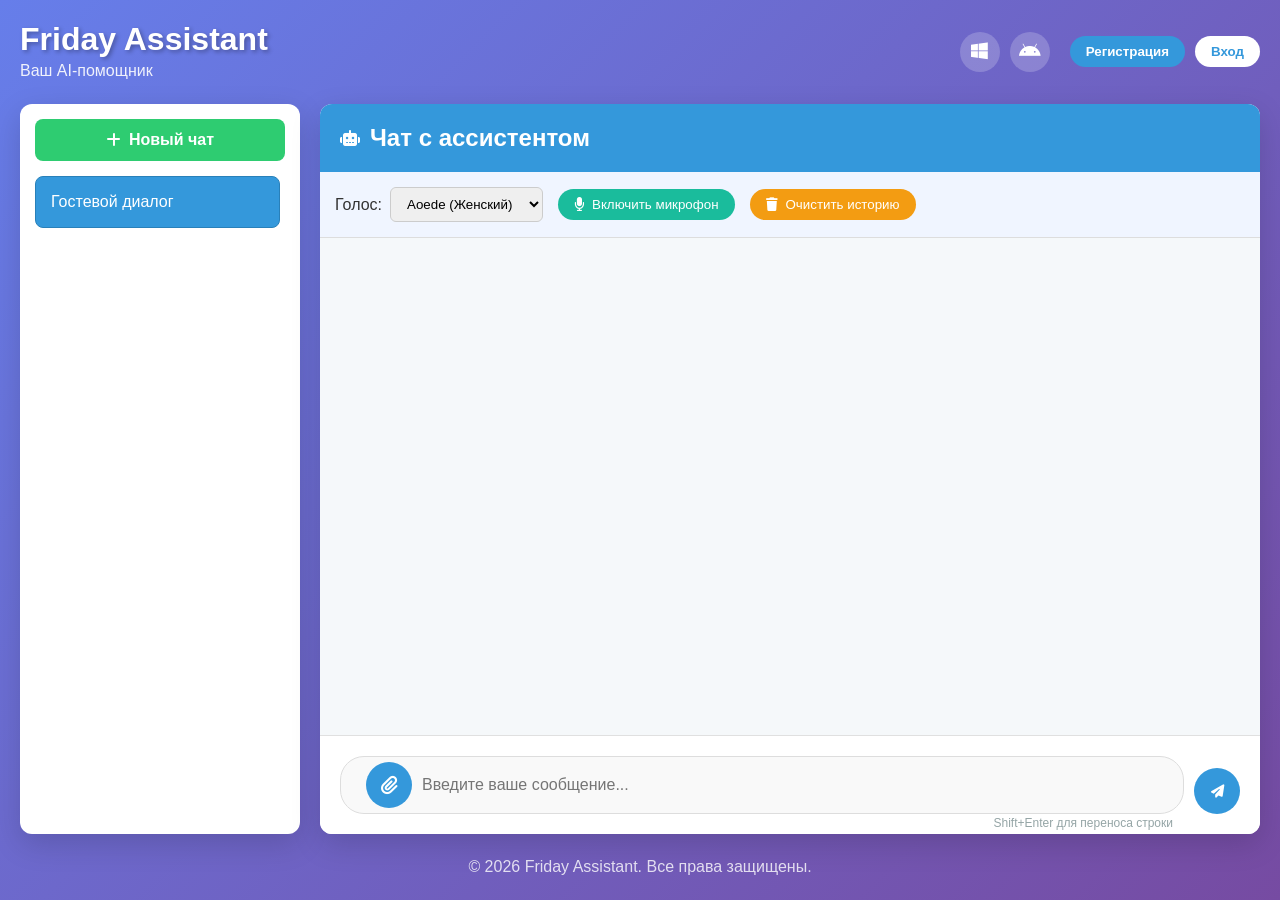
==== index.html @ e7b25345 "new front" ====
<!DOCTYPE html>
<html lang="ru">
<head>
    <meta charset="UTF-8">
    <meta name="viewport" content="width=device-width, initial-scale=1.0">
    
    <title>Friday Assistant - Ваш персональный ИИ-помощник</title>
    <meta name="description" content="Friday Assistant — персональный AI-помощник на базе Gemini для управления компьютером и телефоном с помощью голосовых команд.">
    <meta name="keywords" content="ИИ помощник, голосовой ассистент, управление ПК голосом, Gemini AI, Jarvis, Джарвис, Пятница">
    <meta name="theme-color" content="#6A3D8B">
    
    <link rel="icon" type="image/x-icon" href="images/f.png">
    <link rel="apple-touch-icon" href="images/f.png">
    <link rel="stylesheet" href="https://cdnjs.cloudflare.com/ajax/libs/font-awesome/6.4.0/css/all.min.css">
    <link rel="stylesheet" href="style.css">
</head>
<body>
    <div class="container">
        <header>
            <div class="header-left">
                <button class="menu-toggle" onclick="document.getElementById('sidebar').classList.toggle('open')">
                    <i class="fas fa-bars"></i>
                </button>
                <div class="logo">
                    <h1>Friday Assistant</h1>
                    <p class="tagline">Ваш AI-помощник</p>
                </div>
            </div>
            <div class="header-right">
                <div class="header-downloads">
                    <a href="/download-windows" class="dl-icon" title="Скачать для Windows"><i class="fab fa-windows"></i></a>
                    <a href="/download-android" class="dl-icon" title="Скачать для Android"><i class="fab fa-android"></i></a>
                </div>
                <div class="auth-buttons">
                    <button class="auth-btn register-btn">Регистрация</button>
                    <button class="auth-btn login-btn">Вход</button>
                </div>
            </div>
        </header>

        <div class="app-layout">
            <!-- Боковая панель с диалогами -->
            <aside class="sidebar card" id="sidebar">
                <button class="new-chat-btn" id="newChatBtn">
                    <i class="fas fa-plus"></i> Новый чат
                </button>
                <div class="dialog-list" id="dialogList">
                    <!-- Заглушка, позже скрипт будет грузить сюда чаты из БД -->
                    <div class="dialog-item active" data-id="local">Гостевой диалог</div>
                </div>
            </aside>

            <!-- Основная область чата -->
            <main class="card chat-section">
                <div class="chat-header">
                    <i class="fas fa-robot"></i>
                    <h2>Чат с ассистентом</h2>
                </div>
                
                <div class="chat-controls">
                    <div class="control-group">
                        <label for="voice-type">Голос:</label>
                        <select id="voice-type">
                            <option value="Aoede" selected>Aoede (Женский)</option>
                            <option value="Puck">Puck (Мужской)</option>
                            <option value="Kore">Kore (Строгий)</option>
                            <option value="Charon">Charon (Эксперт)</option>
                        </select>
                    </div>
                    <button id="microphone-btn" class="microphone-btn">
                        <i class="fas fa-microphone"></i>
                        <span>Включить микрофон</span>
                    </button>
                    <button id="clear-history" class="microphone-btn" style="background: var(--warning);">
                        <i class="fas fa-trash"></i>
                        <span>Очистить историю</span>
                    </button>
                </div>
                
                <div class="chat-messages" id="chatMessages">
                </div>
                
                <div class="chat-input">
                    <div class="chat-input-wrapper">
                        <div class="file-input-wrapper">
                            <input type="file" id="file-upload" accept=".png,.jpg,.jpeg">
                            <button class="attach-btn" title="Прикрепить файл">
                                <i class="fas fa-paperclip"></i>
                            </button>
                        </div>
                        <textarea id="messageInput" placeholder="Введите ваше сообщение..." rows="1"></textarea>
                        <span class="hint">Shift+Enter для переноса строки</span>
                    </div>
                    <div class="image-preview-container" id="imagePreviewContainer" style="display: none;"></div>
                    <button id="sendMessage">
                        <i class="fas fa-paper-plane"></i>
                    </button>
                </div>
            </main>
        </div>

        <footer>
            <p>© 2026 Friday Assistant. Все права защищены.</p>
        </footer>
    </div>

    <div class="notification" id="notification">
        <i class="fas fa-check-circle"></i>
        <span id="notification-text"></span>
    </div>
    
    <!-- Модальные окна -->
    <div id="registerModal" class="modal">
      <div class="modal-content">
        <div class="modal-header"><h2>Регистрация</h2><span class="modal-close">&times;</span></div>
        <form id="registerForm">
          <div class="form-group"><label for="regEmail">Email:</label><input type="email" id="regEmail" required></div>
          <div class="form-group"><label for="regLogin">Логин:</label><input type="text" id="regLogin" required></div>
          <div class="form-group"><label for="regPassword">Пароль:</label><input type="password" id="regPassword" required></div>
          <div class="form-group"><label for="regPasswordConfirm">Подтвердите пароль:</label><input type="password" id="regPasswordConfirm" required></div>
          <button type="submit" class="modal-btn">Зарегистрироваться</button>
          <div id="registerResponse" class="response-message"></div>
        </form>
      </div>
    </div>

    <div id="loginModal" class="modal">
      <div class="modal-content">
        <div class="modal-header"><h2>Вход</h2><span class="modal-close">&times;</span></div>
        <form id="loginForm">
          <div class="form-group"><label for="loginEmail">Email или логин:</label><input type="text" id="loginEmail" required></div>
          <div class="form-group"><label for="loginPassword">Пароль:</label><input type="password" id="loginPassword" required></div>
          <button type="submit" class="modal-btn">Войти</button>
          <div class="recovery-link"><a href="#" id="forgotPassword">Забыли пароль?</a></div>
          <div id="loginResponse" class="response-message"></div>
        </form>
      </div>
    </div>
        
    <div id="recoveryModal" class="modal">
      <div class="modal-content">
        <div class="modal-header"><h2>Восстановление пароля</h2><span class="recovery-close">&times;</span></div>
        <form id="recoveryForm">
          <div class="form-group"><label for="recoveryEmail">Email:</label><input type="email" id="recoveryEmail" required></div>
          <button type="submit" class="modal-btn">Восстановить пароль</button>
          <div id="recoveryResponse" class="response-message"></div>
        </form>
      </div>
    </div>

    <script src="script.js"></script>
</body>
</html>
---- style.css ----
:root {
    --primary: #3498db;
    --primary-dark: #2980b9;
    --secondary: #2c3e50;
    --light: #ecf0f1;
    --dark: #34495e;
    --success: #2ecc71;
    --danger: #e74c3c;
    --warning: #f39c12;
    --info: #1abc9c;
    --gray: #95a5a6;
    --light-gray: #bdc3c7;
    --chat-user: #3498db;
    --chat-bot: #e3f2fd;
}

* { margin: 0; padding: 0; box-sizing: border-box; }
body { font-family: 'Segoe UI', Tahoma, Geneva, Verdana, sans-serif; line-height: 1.6; background: linear-gradient(135deg, #667eea 0%, #764ba2 100%); color: #333; min-height: 100vh; }

.container { 
    max-width: 1400px; 
    margin: 0 auto; 
    display: flex; 
    flex-direction: column; 
    height: 100vh; 
    padding: 20px; 
}

/* --- HEADER --- */
header { 
    display: flex; 
    justify-content: space-between; 
    align-items: center; 
    margin-bottom: 20px; 
    color: white; 
}
.header-left { display: flex; align-items: center; gap: 15px; }
.logo h1 { font-size: 2rem; margin-bottom: 0; text-shadow: 2px 2px 4px rgba(0, 0, 0, 0.3); line-height: 1.2; }
.logo .tagline { font-size: 1rem; opacity: 0.9; }

.menu-toggle { display: none; background: none; border: none; color: white; font-size: 1.8rem; cursor: pointer; }

.header-right { display: flex; align-items: center; gap: 20px; }
.header-downloads { display: flex; gap: 10px; }
.dl-icon { 
    display: flex; align-items: center; justify-content: center; width: 40px; height: 40px; 
    border-radius: 50%; color: white; text-decoration: none; font-size: 1.2rem;
    transition: all 0.3s; background: rgba(255, 255, 255, 0.2); 
}
.dl-icon:hover { background: rgba(255, 255, 255, 0.4); transform: translateY(-2px); }

.auth-buttons { display: flex; gap: 10px; align-items: center; }
.auth-btn { padding: 8px 16px; border-radius: 20px; border: none; font-weight: 600; cursor: pointer; transition: all 0.3s ease; white-space: nowrap; }
.login-btn { background: white; color: var(--primary); }
.login-btn:hover { background: #f0f0f0; }
.register-btn { background: var(--primary); color: white; }
.register-btn:hover { background: var(--primary-dark); }
.user-info { display: flex; align-items: center; gap: 10px; }
.user-login { font-weight: bold; font-size: 1.1rem; }

/* --- ОСНОВНАЯ ВЕРСТКА --- */
.app-layout {
    display: flex;
    flex: 1;
    gap: 20px;
    min-height: 0; /* Важно для прокрутки чата */
    margin-bottom: 20px;
    position: relative;
}

.card { background: white; border-radius: 12px; box-shadow: 0 10px 30px rgba(0, 0, 0, 0.15); overflow: hidden; }

/* --- SIDEBAR --- */
.sidebar { 
    width: 280px; 
    display: flex; 
    flex-direction: column; 
    padding: 15px; 
    flex-shrink: 0;
}
.new-chat-btn { 
    width: 100%; padding: 12px; background: var(--success); color: white; border: none; 
    border-radius: 8px; font-weight: bold; font-size: 1rem; cursor: pointer; 
    display: flex; align-items: center; justify-content: center; gap: 8px; transition: background 0.3s; 
}
.new-chat-btn:hover { background: #27ae60; }

.dialog-list { 
    margin-top: 15px; flex: 1; overflow-y: auto; display: flex; flex-direction: column; gap: 8px; 
    padding-right: 5px; /* Для скроллбара */
}
.dialog-list::-webkit-scrollbar { width: 5px; }
.dialog-list::-webkit-scrollbar-thumb { background: #ccc; border-radius: 10px; }

.dialog-item { 
    padding: 12px 15px; border-radius: 8px; cursor: pointer; transition: all 0.2s; 
    white-space: nowrap; overflow: hidden; text-overflow: ellipsis; font-weight: 500;
    color: var(--secondary); background: #f8f9fa; border: 1px solid transparent;
}
.dialog-item:hover { background: #f0f5ff; border-color: #d0e1ff; }
.dialog-item.active { background: var(--primary); color: white; border-color: var(--primary-dark); }

/* --- CHAT SECTION --- */
.chat-section { display: flex; flex-direction: column; flex: 1; min-width: 0; }
.chat-header { padding: 15px 20px; background: var(--primary); color: white; display: flex; align-items: center; gap: 10px; }
.chat-controls { display: flex; padding: 15px; background: #f0f5ff; border-bottom: 1px solid #ddd; flex-wrap: wrap; gap: 15px; align-items: center; }
.control-group { display: flex; align-items: center; gap: 8px; }
.control-group label { font-weight: 500; white-space: nowrap; }
select, input[type="text"] { padding: 8px 12px; border-radius: 6px; border: 1px solid #ccc; font-family: inherit; }

.microphone-btn { padding: 8px 16px; background: var(--info); color: white; border: none; border-radius: 20px; cursor: pointer; display: flex; align-items: center; gap: 8px; transition: background 0.3s; }
.microphone-btn:hover { background: #17a98c; }
.microphone-btn.active { background: var(--danger); }

.chat-messages { flex: 1; padding: 20px; overflow-y: auto; background: #f5f8fa; display: flex; flex-direction: column; gap: 15px; }
.message { max-width: 80%; padding: 12px 16px; border-radius: 18px; line-height: 1.4; position: relative; animation: fadeIn 0.3s ease; word-break: break-word; }
@keyframes fadeIn { from { opacity: 0; transform: translateY(10px); } to { opacity: 1; transform: translateY(0); } }
.user-message { align-self: flex-end; background: var(--chat-user); color: white; border-bottom-right-radius: 4px; }
.bot-message { align-self: flex-start; background: var(--chat-bot); color: #333; border-bottom-left-radius: 4px; }
.message-time { font-size: 0.7rem; opacity: 0.7; margin-top: 5px; text-align: right; }

.message-actions { display: none; position: absolute; bottom: -15px; right: 10px; background: white; border-radius: 12px; box-shadow: 0 2px 5px rgba(0,0,0,0.2); padding: 2px 5px; z-index: 10; gap: 5px; }
.message:hover .message-actions { display: flex; }
.message-actions button { background: none; border: none; cursor: pointer; font-size: 0.85rem; padding: 4px; color: #555; transition: color 0.2s; }
.message-actions button:hover { color: var(--primary); }
.user-message .message-actions { left: 10px; right: auto; }

.chat-input { display: flex; padding: 20px; background: white; border-top: 1px solid #e0e0e0; align-items: flex-end; }
.chat-input-wrapper { flex: 1; position: relative; display: flex; align-items: center; background: #f9f9f9; border-radius: 24px; border: 1px solid #ddd; padding: 5px 15px; min-height: 46px; }
.chat-input textarea { flex: 1; border: none; outline: none; font-size: 1rem; resize: none; background: transparent; max-height: 120px; padding: 8px 0; font-family: inherit; }
.file-input-wrapper { position: relative; margin-right: 10px; }
.file-input-wrapper input[type="file"] { position: absolute; left: 0; top: 0; opacity: 0; width: 100%; height: 100%; cursor: pointer; }
.attach-btn { background: none; border: none; color: var(--gray); font-size: 1.2rem; cursor: pointer; padding: 8px; border-radius: 50%; transition: all 0.3s; }
.attach-btn:hover { color: var(--primary); background: #f0f0f0; }
.chat-input button { margin-left: 10px; width: 46px; height: 46px; border-radius: 50%; border: none; background: var(--primary); color: white; cursor: pointer; transition: background 0.3s; display: flex; align-items: center; justify-content: center; flex-shrink: 0; }
.chat-input button:hover { background: var(--primary-dark); }
.hint { position: absolute; bottom: -20px; right: 10px; font-size: 0.75rem; color: var(--gray); }

/* --- УВЕДОМЛЕНИЯ И МОДАЛКИ --- */
.notification { position: fixed; top: 20px; right: 20px; padding: 15px 20px; border-radius: 8px; color: white; font-weight: 500; z-index: 1000; max-width: 350px; box-shadow: 0 4px 12px rgba(0, 0, 0, 0.15); display: flex; align-items: center; gap: 10px; transform: translateX(100%); opacity: 0; transition: all 0.3s ease; }
.notification.show { transform: translateX(0); opacity: 1; }
.notification.success { background: var(--success); }
.notification.error { background: var(--danger); }
.notification.info { background: var(--info); }

footer { grid-column: 1 / -1; text-align: center; color: white; opacity: 0.8; }

.modal { display: none; position: fixed; z-index: 1000; left: 0; top: 0; width: 100%; height: 100%; background-color: rgba(0, 0, 0, 0.7); align-items: center; justify-content: center; }
.modal-content { background-color: white; border-radius: 12px; width: 100%; max-width: 400px; box-shadow: 0 5px 15px rgba(0, 0, 0, 0.3); overflow: hidden; }
.modal-header { background: var(--primary); color: white; padding: 15px 20px; display: flex; justify-content: space-between; align-items: center; }
.modal-header h2 { margin: 0; font-size: 1.5rem; }
.modal-close, .recovery-close { font-size: 1.8rem; cursor: pointer; transition: all 0.3s; }
.modal-close:hover, .recovery-close:hover { color: var(--light-gray); }

#registerForm, #loginForm, #recoveryForm{ padding: 20px; }
.recovery-link { text-align: center; margin-top: 15px; }
.recovery-link a { color: #007bff; text-decoration: none; font-size: 14px; }
.form-group { margin-bottom: 15px; }
.form-group label { display: block; margin-bottom: 5px; font-weight: 500; color: var(--secondary); }
.form-group input { width: 100%; padding: 10px; border: 1px solid #ddd; border-radius: 6px; font-size: 1rem; }
.form-group input:focus { outline: none; border-color: var(--primary); }
.modal-btn { width: 100%; padding: 12px; background: var(--primary); color: white; border: none; border-radius: 6px; font-size: 1rem; font-weight: 600; cursor: pointer; transition: background 0.3s; }
.modal-btn:hover { background: var(--primary-dark); }
.response-message { margin-top: 15px; padding: 10px; border-radius: 6px; text-align: center; display: none; }
.response-message.success { background: #d4edda; color: #155724; display: block; }
.response-message.error { background: #f8d7da; color: #721c24; display: block; }

.image-preview-container { margin-top: 10px; position: relative; display: inline-block; }
.image-preview { max-width: 75px; max-height: 75px; border-radius: 8px; border: 1px solid #ddd; }
.remove-image { position: absolute; top: -8px; right: -8px; background: var(--danger); color: white; border: none; border-radius: 50%; max-width: 24px; max-height: 24px; font-size: 14px; cursor: pointer; display: flex; align-items: center; justify-content: center; }

/* АДАПТИВНОСТЬ */
@media (max-width: 900px) {
    header { flex-wrap: wrap; gap: 15px; }
    .header-right { width: 100%; justify-content: space-between; }
}

@media (max-width: 750px) {
    .menu-toggle { display: block; }
    .header-right { justify-content: flex-end; }
    
    .sidebar { 
        position: absolute; 
        left: -320px; /* Спрятана за экраном */
        top: 0; 
        height: 100%; 
        z-index: 100; 
        transition: left 0.3s ease; 
        box-shadow: 5px 0 15px rgba(0,0,0,0.2);
    }
    .sidebar.open { left: 0; }
    
    .chat-controls { flex-direction: column; align-items: stretch; }
    .control-group { flex-direction: column; align-items: flex-start; }
}

@media (max-width: 500px) {
    .modal-content { width: 95%; margin: 10px; }
    .auth-btn { padding: 8px 12px; font-size: 0.9rem; }
    .logo h1 { font-size: 1.5rem; }
    .dl-icon { width: 32px; height: 32px; font-size: 1rem; }
}
@media (max-width: 410px) {
    .chat-input { padding: 10px; }
    .chat-input-wrapper { min-height: 36px; padding: 3px 10px; }
    .attach-btn { font-size: 1rem; padding: 6px; margin-right: 5px; }
    .chat-input button { width: 36px; height: 36px; margin-left: 5px; }
    .chat-input textarea { font-size: 0.9rem; padding: 6px 0; }
    .hint { font-size: 0.65rem; bottom: -18px; }
}
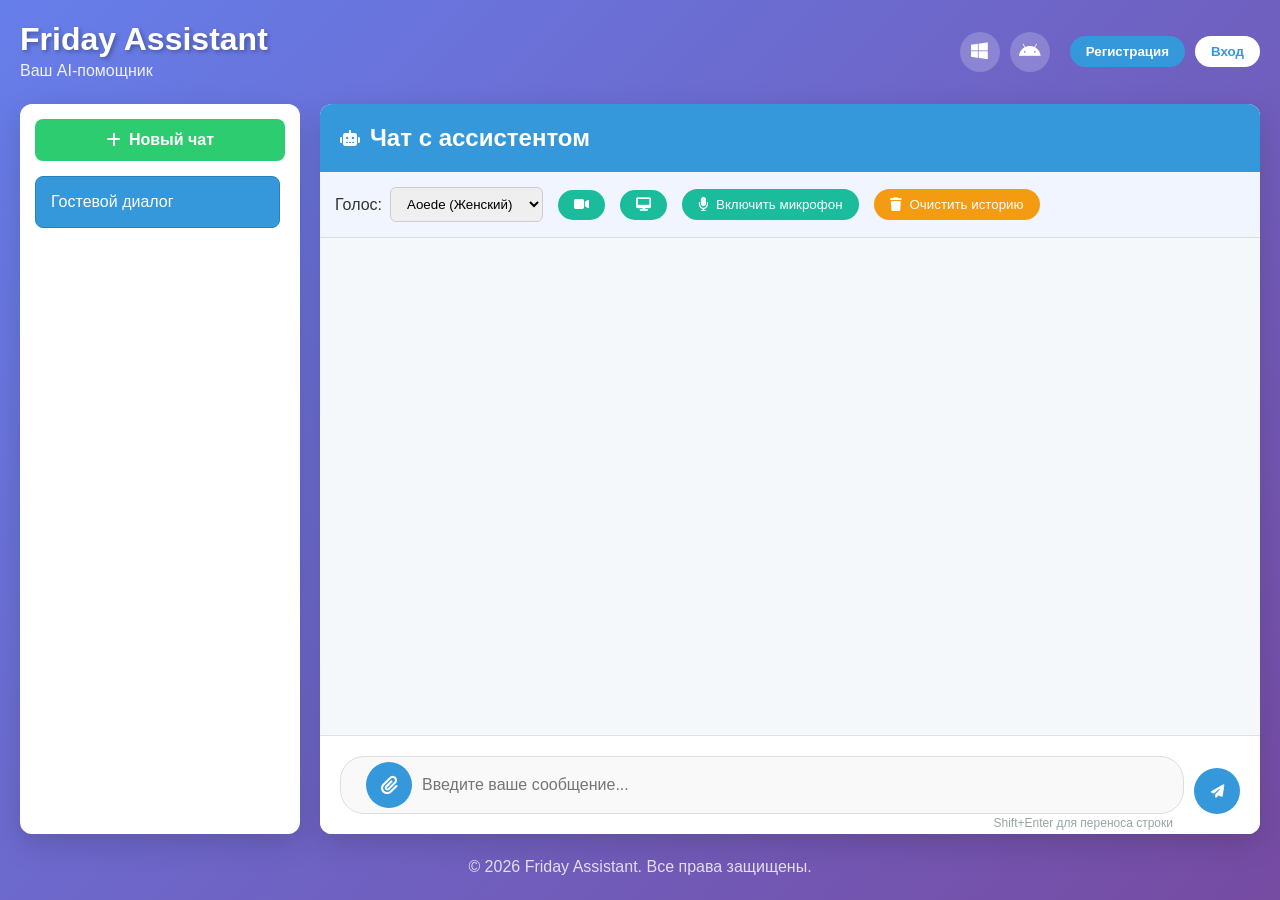
==== commit 76b0d3f9: "new hist and video" ====
--- a/index.html
+++ b/index.html
@@ -39,18 +39,15 @@
         </header>
 
         <div class="app-layout">
-            <!-- Боковая панель с диалогами -->
             <aside class="sidebar card" id="sidebar">
                 <button class="new-chat-btn" id="newChatBtn">
                     <i class="fas fa-plus"></i> Новый чат
                 </button>
                 <div class="dialog-list" id="dialogList">
-                    <!-- Заглушка, позже скрипт будет грузить сюда чаты из БД -->
                     <div class="dialog-item active" data-id="local">Гостевой диалог</div>
                 </div>
             </aside>
 
-            <!-- Основная область чата -->
             <main class="card chat-section">
                 <div class="chat-header">
                     <i class="fas fa-robot"></i>
@@ -67,6 +64,13 @@
                             <option value="Charon">Charon (Эксперт)</option>
                         </select>
                     </div>
+                    <!-- Новые кнопки для видео -->
+                    <button id="camera-btn" class="microphone-btn" title="Трансляция камеры">
+                        <i class="fas fa-video"></i>
+                    </button>
+                    <button id="screen-btn" class="microphone-btn" title="Трансляция экрана">
+                        <i class="fas fa-desktop"></i>
+                    </button>
                     <button id="microphone-btn" class="microphone-btn">
                         <i class="fas fa-microphone"></i>
                         <span>Включить микрофон</span>
@@ -104,12 +108,15 @@
         </footer>
     </div>
 
+    <!-- Скрытые элементы для захвата видео -->
+    <video id="hidden-video" style="display:none;" autoplay playsinline muted></video>
+    <canvas id="hidden-canvas" style="display:none;"></canvas>
+
     <div class="notification" id="notification">
         <i class="fas fa-check-circle"></i>
         <span id="notification-text"></span>
     </div>
     
-    <!-- Модальные окна -->
     <div id="registerModal" class="modal">
       <div class="modal-content">
         <div class="modal-header"><h2>Регистрация</h2><span class="modal-close">&times;</span></div>
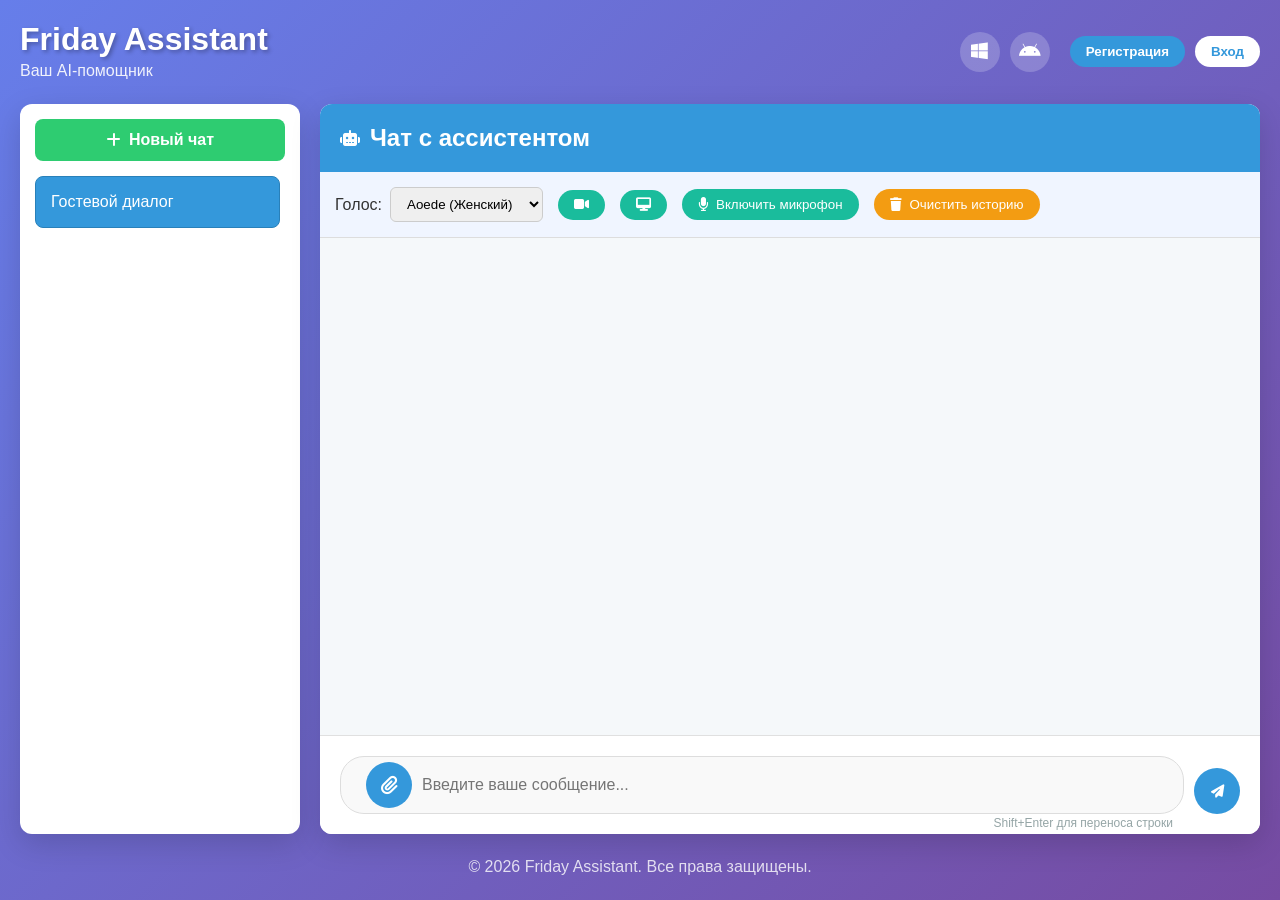
==== commit 234600c8: "video fixes" ====
--- a/index.html
+++ b/index.html
@@ -64,7 +64,6 @@
                             <option value="Charon">Charon (Эксперт)</option>
                         </select>
                     </div>
-                    <!-- Новые кнопки для видео -->
                     <button id="camera-btn" class="microphone-btn" title="Трансляция камеры">
                         <i class="fas fa-video"></i>
                     </button>
@@ -83,8 +82,13 @@
                 
                 <div class="chat-messages" id="chatMessages">
                 </div>
+
+                <!-- Блок для отображения камеры/экрана -->
+                <div id="video-preview-container" style="display: none; padding: 10px; background: #000; text-align: center; border-radius: 8px 8px 0 0; margin-top: 10px;">
+                    <video id="live-video" style="max-height: 150px; border-radius: 8px;" autoplay playsinline muted></video>
+                </div>
                 
-                <div class="chat-input">
+                <div class="chat-input" style="border-radius: 0 0 8px 8px;">
                     <div class="chat-input-wrapper">
                         <div class="file-input-wrapper">
                             <input type="file" id="file-upload" accept=".png,.jpg,.jpeg">
@@ -108,8 +112,7 @@
         </footer>
     </div>
 
-    <!-- Скрытые элементы для захвата видео -->
-    <video id="hidden-video" style="display:none;" autoplay playsinline muted></video>
+    <!-- Скрытый канвас для захвата кадров -->
     <canvas id="hidden-canvas" style="display:none;"></canvas>
 
     <div class="notification" id="notification">
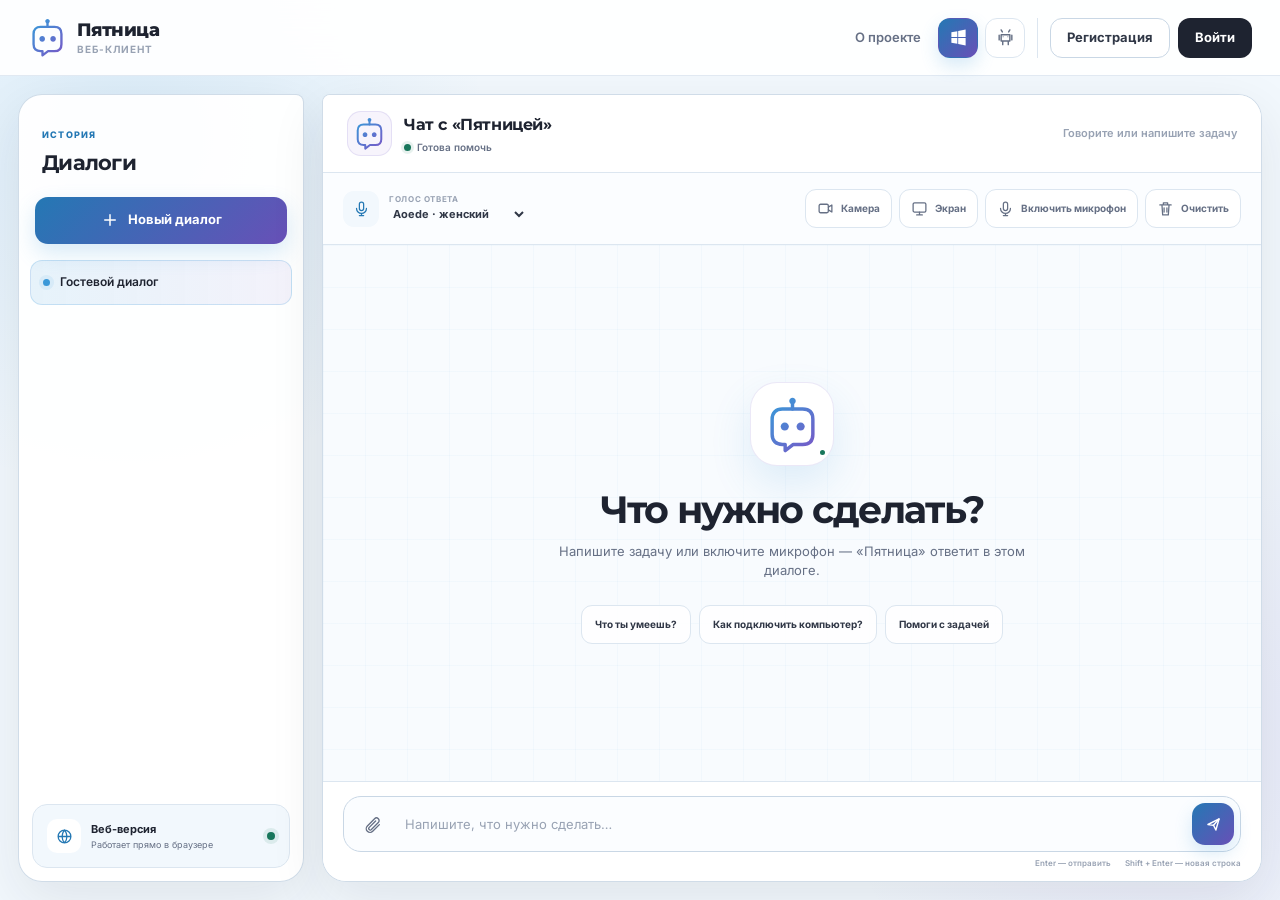
==== commit 71e868a2: "новая версия чата" ====
--- a/index.html
+++ b/index.html
@@ -3,161 +3,207 @@
 <head>
     <meta charset="UTF-8">
     <meta name="viewport" content="width=device-width, initial-scale=1.0">
-    
-    <title>Friday Assistant - Ваш персональный ИИ-помощник</title>
-    <meta name="description" content="Friday Assistant — персональный AI-помощник на базе Gemini для управления компьютером и телефоном с помощью голосовых команд.">
-    <meta name="keywords" content="ИИ помощник, голосовой ассистент, управление ПК голосом, Gemini AI, Jarvis, Джарвис, Пятница">
-    <meta name="theme-color" content="#6A3D8B">
-    
-    <link rel="icon" type="image/x-icon" href="images/f.png">
-    <link rel="apple-touch-icon" href="images/f.png">
+    <meta name="description" content="Веб-клиент голосового помощника «Пятница» — общайтесь голосом, подключайте компьютер и управляйте задачами из браузера.">
+    <meta name="theme-color" content="#F2F8FD">
+    <title>Пятница — веб-клиент</title>
+
+    <link rel="icon" type="image/svg+xml" href="logo.svg">
+    <link rel="preconnect" href="https://fonts.googleapis.com">
+    <link rel="preconnect" href="https://fonts.gstatic.com" crossorigin>
+    <link href="https://fonts.googleapis.com/css2?family=Inter:wght@400;500;600;700&family=Montserrat:wght@700;800&display=swap" rel="stylesheet">
     <link rel="stylesheet" href="https://cdnjs.cloudflare.com/ajax/libs/font-awesome/6.4.0/css/all.min.css">
     <link rel="stylesheet" href="style.css">
 </head>
 <body>
-    <div class="container">
-        <header>
-            <div class="header-left">
-                <button class="menu-toggle" onclick="document.getElementById('sidebar').classList.toggle('open')">
-                    <i class="fas fa-bars"></i>
+    <div class="app-frame">
+        <header class="topbar">
+            <div class="topbar-left">
+                <button class="menu-toggle icon-button" type="button" aria-label="Открыть список диалогов" onclick="document.getElementById('sidebar').classList.toggle('open')">
+                    <svg viewBox="0 0 24 24" aria-hidden="true"><path d="M4 7h16M4 12h16M4 17h16"/></svg>
                 </button>
-                <div class="logo">
-                    <h1>Friday Assistant</h1>
-                    <p class="tagline">Ваш AI-помощник</p>
-                </div>
-            </div>
-            <div class="header-right">
-                <div class="header-downloads">
-                    <a href="/download-windows" class="dl-icon" title="Скачать для Windows"><i class="fab fa-windows"></i></a>
-                    <a href="/download-android" class="dl-icon" title="Скачать для Android"><i class="fab fa-android"></i></a>
+                <a href="/landing" class="brand" aria-label="Перейти на страницу проекта «Пятница»">
+                    <img src="logo.svg" alt="">
+                    <span class="brand-copy"><strong>Пятница</strong><small>веб-клиент</small></span>
+                </a>
+            </div>
+
+            <div class="topbar-actions">
+                <a href="/landing" class="topbar-link">О проекте</a>
+                <div class="header-downloads" aria-label="Скачать приложение">
+                    <a href="/download-windows" class="icon-button download-button" title="Скачать для Windows" aria-label="Скачать для Windows">
+                        <svg viewBox="0 0 24 24" aria-hidden="true"><path class="fill-icon" d="M3 5.4 10.5 4v7.3H3V5.4Zm8.6-1.6L21 2v9.3h-9.4V3.8ZM3 12.5h7.5v7.3L3 18.5v-6Zm8.6 0H21V22l-9.4-1.7v-7.8Z"/></svg>
+                    </a>
+                    <a href="/download-android" class="icon-button" title="Скачать для Android" aria-label="Скачать для Android">
+                        <svg viewBox="0 0 24 24" aria-hidden="true"><path d="M8 5 6.5 2.5M16 5l1.5-2.5M6.5 8.5h11v8h-11v-8ZM8.5 16.5V21M15.5 16.5V21M4 9v6M20 9v6"/><circle cx="9" cy="11" r=".7" class="fill-icon"/><circle cx="15" cy="11" r=".7" class="fill-icon"/></svg>
+                    </a>
                 </div>
                 <div class="auth-buttons">
-                    <button class="auth-btn register-btn">Регистрация</button>
-                    <button class="auth-btn login-btn">Вход</button>
+                    <button class="auth-btn register-btn" type="button">Регистрация</button>
+                    <button class="auth-btn login-btn" type="button">Войти</button>
                 </div>
             </div>
         </header>
 
-        <div class="app-layout">
-            <aside class="sidebar card" id="sidebar">
-                <button class="new-chat-btn" id="newChatBtn">
-                    <i class="fas fa-plus"></i> Новый чат
+        <div class="workspace">
+            <aside class="sidebar" id="sidebar">
+                <div class="sidebar-header">
+                    <div><span class="sidebar-label">История</span><h2>Диалоги</h2></div>
+                    <button class="sidebar-close icon-button" type="button" aria-label="Закрыть список диалогов" onclick="document.getElementById('sidebar').classList.remove('open')">
+                        <svg viewBox="0 0 24 24" aria-hidden="true"><path d="m6 6 12 12M18 6 6 18"/></svg>
+                    </button>
+                </div>
+
+                <button class="new-chat-btn" id="newChatBtn" type="button">
+                    <svg viewBox="0 0 24 24" aria-hidden="true"><path d="M12 5v14M5 12h14"/></svg>
+                    Новый диалог
                 </button>
+
                 <div class="dialog-list" id="dialogList">
-                    <div class="dialog-item active" data-id="local">Гостевой диалог</div>
+                    <div class="dialog-item active" data-id="local">
+                        <span>Гостевой диалог</span>
+                    </div>
+                </div>
+
+                <div class="sidebar-footer">
+                    <span class="sidebar-footer-icon">
+                        <svg viewBox="0 0 24 24" aria-hidden="true"><path d="M12 3a9 9 0 1 0 9 9M12 3a9 9 0 0 1 9 9M3 12h18M12 3c2.2 2.5 3.4 5.5 3.4 9S14.2 18.5 12 21M12 3C9.8 5.5 8.6 8.5 8.6 12s1.2 6.5 3.4 9"/></svg>
+                    </span>
+                    <div><strong>Веб-версия</strong><small>Работает прямо в браузере</small></div>
+                    <span class="online-dot" title="Сервис доступен"></span>
                 </div>
             </aside>
 
-            <main class="card chat-section">
-                <div class="chat-header">
-                    <i class="fas fa-robot"></i>
-                    <h2>Чат с ассистентом</h2>
-                </div>
-                
-                <div class="chat-controls">
-                    <div class="control-group">
-                        <label for="voice-type">Голос:</label>
-                        <select id="voice-type">
-                            <option value="Aoede" selected>Aoede (Женский)</option>
-                            <option value="Puck">Puck (Мужской)</option>
-                            <option value="Kore">Kore (Строгий)</option>
-                            <option value="Charon">Charon (Эксперт)</option>
-                        </select>
-                    </div>
-                    <button id="camera-btn" class="microphone-btn" title="Трансляция камеры">
-                        <i class="fas fa-video"></i>
+            <button class="sidebar-backdrop" type="button" aria-label="Закрыть список диалогов" onclick="document.getElementById('sidebar').classList.remove('open')"></button>
+
+            <main class="chat-panel">
+                <header class="chat-header">
+                    <div class="assistant-identity">
+                        <span class="assistant-avatar"><img src="logo.svg" alt=""></span>
+                        <div><h1>Чат с «Пятницей»</h1><p><span></span> Готова помочь</p></div>
+                    </div>
+                    <div class="chat-header-note">Говорите или напишите задачу</div>
+                </header>
+
+                <div class="chat-controls" aria-label="Настройки чата">
+                    <label class="voice-control" for="voice-type">
+                        <span class="control-icon">
+                            <svg viewBox="0 0 24 24" aria-hidden="true"><path d="M12 15a3 3 0 0 0 3-3V6a3 3 0 0 0-6 0v6a3 3 0 0 0 3 3ZM5 12a7 7 0 0 0 14 0M12 19v3M9 22h6"/></svg>
+                        </span>
+                        <span class="voice-copy"><small>Голос ответа</small><select id="voice-type">
+                            <option value="Aoede" selected>Aoede · женский</option>
+                            <option value="Puck">Puck · мужской</option>
+                            <option value="Kore">Kore · строгий</option>
+                            <option value="Charon">Charon · эксперт</option>
+                        </select></span>
+                    </label>
+
+                    <div class="media-controls">
+                        <button id="camera-btn" class="tool-button" type="button" title="Поделиться камерой" aria-label="Поделиться камерой">
+                            <svg viewBox="0 0 24 24" aria-hidden="true"><rect x="3" y="6" width="13" height="12" rx="2"/><path d="m16 10 5-3v10l-5-3"/></svg>
+                            <span class="tool-label">Камера</span>
+                        </button>
+                        <button id="screen-btn" class="tool-button" type="button" title="Поделиться экраном" aria-label="Поделиться экраном">
+                            <svg viewBox="0 0 24 24" aria-hidden="true"><rect x="3" y="4" width="18" height="13" rx="2"/><path d="M8 21h8M12 17v4"/></svg>
+                            <span class="tool-label">Экран</span>
+                        </button>
+                        <button id="microphone-btn" class="tool-button microphone-btn" type="button" title="Включить микрофон">
+                            <svg viewBox="0 0 24 24" aria-hidden="true"><path d="M12 15a3 3 0 0 0 3-3V6a3 3 0 0 0-6 0v6a3 3 0 0 0 3 3ZM5 12a7 7 0 0 0 14 0M12 19v3M9 22h6"/></svg>
+                            <span>Включить микрофон</span>
+                        </button>
+                        <button id="clear-history" class="tool-button clear-button" type="button" title="Очистить историю">
+                            <svg viewBox="0 0 24 24" aria-hidden="true"><path d="M4 7h16M9 7V4h6v3M7 7l1 14h8l1-14M10 11v6M14 11v6"/></svg>
+                            <span class="tool-label">Очистить</span>
+                        </button>
+                    </div>
+                </div>
+
+                <div id="video-preview-container" class="video-preview-container">
+                    <video id="live-video" autoplay playsinline muted></video>
+                    <div class="video-label"><span></span> Трансляция активна</div>
+                    <button id="close-video-btn" class="video-close" type="button" title="Скрыть трансляцию" aria-label="Скрыть трансляцию">
+                        <svg viewBox="0 0 24 24" aria-hidden="true"><path d="m6 6 12 12M18 6 6 18"/></svg>
                     </button>
-                    <button id="screen-btn" class="microphone-btn" title="Трансляция экрана">
-                        <i class="fas fa-desktop"></i>
-                    </button>
-                    <button id="microphone-btn" class="microphone-btn">
-                        <i class="fas fa-microphone"></i>
-                        <span>Включить микрофон</span>
-                    </button>
-                    <button id="clear-history" class="microphone-btn" style="background: var(--warning);">
-                        <i class="fas fa-trash"></i>
-                        <span>Очистить историю</span>
-                    </button>
-                </div>
-                
-                <div class="chat-messages" id="chatMessages">
-                </div>
-
-                <!-- Блок для отображения камеры/экрана -->
-                <div id="video-preview-container" style="display: none; padding: 10px; background: #000; text-align: center; border-radius: 8px 8px 0 0; margin-top: 10px;">
-                    <video id="live-video" style="max-height: 150px; border-radius: 8px;" autoplay playsinline muted></video>
-                </div>
-                
-                <div class="chat-input" style="border-radius: 0 0 8px 8px;">
-                    <div class="chat-input-wrapper">
+                </div>
+
+                <div class="chat-messages" id="chatMessages" aria-live="polite"></div>
+
+                <div class="composer">
+                    <div class="image-preview-container" id="imagePreviewContainer"></div>
+                    <div class="chat-input">
                         <div class="file-input-wrapper">
-                            <input type="file" id="file-upload" accept=".png,.jpg,.jpeg">
-                            <button class="attach-btn" title="Прикрепить файл">
-                                <i class="fas fa-paperclip"></i>
+                            <input type="file" id="file-upload" accept=".png,.jpg,.jpeg" aria-label="Прикрепить изображение">
+                            <button class="attach-btn" type="button" title="Прикрепить изображение" aria-label="Прикрепить изображение">
+                                <svg viewBox="0 0 24 24" aria-hidden="true"><path d="m20.5 11.5-8.9 8.9a5 5 0 0 1-7.1-7.1l9.6-9.6a3.5 3.5 0 0 1 5 5l-9.6 9.6a2 2 0 0 1-2.8-2.8l8.8-8.8"/></svg>
                             </button>
                         </div>
-                        <textarea id="messageInput" placeholder="Введите ваше сообщение..." rows="1"></textarea>
-                        <span class="hint">Shift+Enter для переноса строки</span>
-                    </div>
-                    <div class="image-preview-container" id="imagePreviewContainer" style="display: none;"></div>
-                    <button id="sendMessage">
-                        <i class="fas fa-paper-plane"></i>
-                    </button>
+                        <textarea id="messageInput" placeholder="Напишите, что нужно сделать…" rows="1" aria-label="Сообщение для Пятницы"></textarea>
+                        <button id="sendMessage" type="button" title="Отправить сообщение" aria-label="Отправить сообщение">
+                            <svg viewBox="0 0 24 24" aria-hidden="true"><path d="m5 12 14-7-4 14-3-6-7-1Z"/><path d="m12 13 7-8"/></svg>
+                        </button>
+                    </div>
+                    <div class="composer-meta"><span>Enter — отправить</span><span>Shift + Enter — новая строка</span></div>
                 </div>
             </main>
         </div>
-
-        <footer>
-            <p>© 2026 Friday Assistant. Все права защищены.</p>
-        </footer>
-    </div>
-
-    <!-- Скрытый канвас для захвата кадров -->
-    <canvas id="hidden-canvas" style="display:none;"></canvas>
-
-    <div class="notification" id="notification">
-        <i class="fas fa-check-circle"></i>
+    </div>
+
+    <canvas id="hidden-canvas" hidden></canvas>
+
+    <div class="notification" id="notification" role="status" aria-live="polite">
+        <span class="notification-icon"><svg viewBox="0 0 24 24" aria-hidden="true"><path d="m5 12 4 4L19 6"/></svg></span>
         <span id="notification-text"></span>
     </div>
-    
-    <div id="registerModal" class="modal">
-      <div class="modal-content">
-        <div class="modal-header"><h2>Регистрация</h2><span class="modal-close">&times;</span></div>
-        <form id="registerForm">
-          <div class="form-group"><label for="regEmail">Email:</label><input type="email" id="regEmail" required></div>
-          <div class="form-group"><label for="regLogin">Логин:</label><input type="text" id="regLogin" required></div>
-          <div class="form-group"><label for="regPassword">Пароль:</label><input type="password" id="regPassword" required></div>
-          <div class="form-group"><label for="regPasswordConfirm">Подтвердите пароль:</label><input type="password" id="regPasswordConfirm" required></div>
-          <button type="submit" class="modal-btn">Зарегистрироваться</button>
-          <div id="registerResponse" class="response-message"></div>
-        </form>
-      </div>
-    </div>
-
-    <div id="loginModal" class="modal">
-      <div class="modal-content">
-        <div class="modal-header"><h2>Вход</h2><span class="modal-close">&times;</span></div>
-        <form id="loginForm">
-          <div class="form-group"><label for="loginEmail">Email или логин:</label><input type="text" id="loginEmail" required></div>
-          <div class="form-group"><label for="loginPassword">Пароль:</label><input type="password" id="loginPassword" required></div>
-          <button type="submit" class="modal-btn">Войти</button>
-          <div class="recovery-link"><a href="#" id="forgotPassword">Забыли пароль?</a></div>
-          <div id="loginResponse" class="response-message"></div>
-        </form>
-      </div>
-    </div>
-        
-    <div id="recoveryModal" class="modal">
-      <div class="modal-content">
-        <div class="modal-header"><h2>Восстановление пароля</h2><span class="recovery-close">&times;</span></div>
-        <form id="recoveryForm">
-          <div class="form-group"><label for="recoveryEmail">Email:</label><input type="email" id="recoveryEmail" required></div>
-          <button type="submit" class="modal-btn">Восстановить пароль</button>
-          <div id="recoveryResponse" class="response-message"></div>
-        </form>
-      </div>
-    </div>
-
-    <script src="script.js"></script>
+
+    <div id="registerModal" class="modal" role="dialog" aria-modal="true" aria-labelledby="registerTitle">
+        <div class="modal-content">
+            <div class="modal-header">
+                <div><span>Новый аккаунт</span><h2 id="registerTitle">Регистрация</h2></div>
+                <button class="modal-close icon-button" type="button" aria-label="Закрыть"><svg viewBox="0 0 24 24" aria-hidden="true"><path d="m6 6 12 12M18 6 6 18"/></svg></button>
+            </div>
+            <form id="registerForm">
+                <div class="form-group"><label for="regEmail">Электронная почта</label><input type="email" id="regEmail" autocomplete="email" placeholder="name@example.com" required></div>
+                <div class="form-group"><label for="regLogin">Логин</label><input type="text" id="regLogin" autocomplete="username" placeholder="Ваш логин" required></div>
+                <div class="form-group"><label for="regPassword">Пароль</label><input type="password" id="regPassword" autocomplete="new-password" placeholder="Не менее 8 символов" required></div>
+                <div class="form-group"><label for="regPasswordConfirm">Повторите пароль</label><input type="password" id="regPasswordConfirm" autocomplete="new-password" placeholder="Введите пароль ещё раз" required></div>
+                <button type="submit" class="modal-btn">Создать аккаунт</button>
+                <div id="registerResponse" class="response-message"></div>
+            </form>
+        </div>
+    </div>
+
+    <div id="loginModal" class="modal" role="dialog" aria-modal="true" aria-labelledby="loginTitle">
+        <div class="modal-content">
+            <div class="modal-header">
+                <div><span>С возвращением</span><h2 id="loginTitle">Вход</h2></div>
+                <button class="modal-close icon-button" type="button" aria-label="Закрыть"><svg viewBox="0 0 24 24" aria-hidden="true"><path d="m6 6 12 12M18 6 6 18"/></svg></button>
+            </div>
+            <form id="loginForm">
+                <div class="form-group"><label for="loginEmail">Почта или логин</label><input type="text" id="loginEmail" autocomplete="username" placeholder="Введите почту или логин" required></div>
+                <div class="form-group"><label for="loginPassword">Пароль</label><input type="password" id="loginPassword" autocomplete="current-password" placeholder="Введите пароль" required></div>
+                <button type="submit" class="modal-btn">Войти</button>
+                <div class="recovery-link"><a href="#" id="forgotPassword">Забыли пароль?</a></div>
+                <div id="loginResponse" class="response-message"></div>
+            </form>
+        </div>
+    </div>
+
+    <div id="recoveryModal" class="modal" role="dialog" aria-modal="true" aria-labelledby="recoveryTitle">
+        <div class="modal-content">
+            <div class="modal-header">
+                <div><span>Восстановление доступа</span><h2 id="recoveryTitle">Новый пароль</h2></div>
+                <button class="recovery-close icon-button" type="button" aria-label="Закрыть"><svg viewBox="0 0 24 24" aria-hidden="true"><path d="m6 6 12 12M18 6 6 18"/></svg></button>
+            </div>
+            <form id="recoveryForm">
+                <p class="form-hint">Укажите почту, с которой вы регистрировались. Мы отправим ссылку для восстановления.</p>
+                <div class="form-group"><label for="recoveryEmail">Электронная почта</label><input type="email" id="recoveryEmail" autocomplete="email" placeholder="name@example.com" required></div>
+                <button type="submit" class="modal-btn">Отправить ссылку</button>
+                <div id="recoveryResponse" class="response-message"></div>
+            </form>
+        </div>
+    </div>
+
+    <script src="app.js"></script>
+    <script src="ui.js"></script>
+    <script src="media.js"></script>
 </body>
-</html>+</html>
--- a/style.css
+++ b/style.css
@@ -1,210 +1,1716 @@
 :root {
-    --primary: #3498db;
-    --primary-dark: #2980b9;
-    --secondary: #2c3e50;
-    --light: #ecf0f1;
-    --dark: #34495e;
-    --success: #2ecc71;
-    --danger: #e74c3c;
-    --warning: #f39c12;
-    --info: #1abc9c;
-    --gray: #95a5a6;
-    --light-gray: #bdc3c7;
-    --chat-user: #3498db;
-    --chat-bot: #e3f2fd;
-}
-
-* { margin: 0; padding: 0; box-sizing: border-box; }
-body { font-family: 'Segoe UI', Tahoma, Geneva, Verdana, sans-serif; line-height: 1.6; background: linear-gradient(135deg, #667eea 0%, #764ba2 100%); color: #333; min-height: 100vh; }
-
-.container { 
-    max-width: 1400px; 
-    margin: 0 auto; 
-    display: flex; 
-    flex-direction: column; 
-    height: 100vh; 
-    padding: 20px; 
-}
-
-/* --- HEADER --- */
-header { 
-    display: flex; 
-    justify-content: space-between; 
-    align-items: center; 
-    margin-bottom: 20px; 
-    color: white; 
-}
-.header-left { display: flex; align-items: center; gap: 15px; }
-.logo h1 { font-size: 2rem; margin-bottom: 0; text-shadow: 2px 2px 4px rgba(0, 0, 0, 0.3); line-height: 1.2; }
-.logo .tagline { font-size: 1rem; opacity: 0.9; }
-
-.menu-toggle { display: none; background: none; border: none; color: white; font-size: 1.8rem; cursor: pointer; }
-
-.header-right { display: flex; align-items: center; gap: 20px; }
-.header-downloads { display: flex; gap: 10px; }
-.dl-icon { 
-    display: flex; align-items: center; justify-content: center; width: 40px; height: 40px; 
-    border-radius: 50%; color: white; text-decoration: none; font-size: 1.2rem;
-    transition: all 0.3s; background: rgba(255, 255, 255, 0.2); 
-}
-.dl-icon:hover { background: rgba(255, 255, 255, 0.4); transform: translateY(-2px); }
-
-.auth-buttons { display: flex; gap: 10px; align-items: center; }
-.auth-btn { padding: 8px 16px; border-radius: 20px; border: none; font-weight: 600; cursor: pointer; transition: all 0.3s ease; white-space: nowrap; }
-.login-btn { background: white; color: var(--primary); }
-.login-btn:hover { background: #f0f0f0; }
-.register-btn { background: var(--primary); color: white; }
-.register-btn:hover { background: var(--primary-dark); }
-.user-info { display: flex; align-items: center; gap: 10px; }
-.user-login { font-weight: bold; font-size: 1.1rem; }
-
-/* --- ОСНОВНАЯ ВЕРСТКА --- */
-.app-layout {
-    display: flex;
+    --white: #FFFFFF;
+    --blue-mist: #F2F8FD;
+    --purple-mist: #F7F4FC;
+    --graphite: #1E2330;
+    --graphite-soft: #303746;
+    --brand-blue: #3A98D8;
+    --brand-blue-dark: #2478B4;
+    --brand-purple: #755BC8;
+    --muted: #667085;
+    --muted-light: #98A2B3;
+    --border: #DCE6F0;
+    --border-strong: #C9D7E5;
+    --success: #18765B;
+    --danger: #B83C54;
+    --warning: #B16B16;
+    --gradient-brand: linear-gradient(135deg, #3A98D8 0%, #755BC8 100%);
+    --gradient-cta: linear-gradient(135deg, #2478B4 0%, #6850B7 100%);
+    --shadow-panel: 0 18px 55px rgba(30, 35, 48, 0.09);
+    --shadow-blue: 0 12px 28px rgba(58, 152, 216, 0.24);
+    --font-heading: 'Montserrat', -apple-system, BlinkMacSystemFont, 'Segoe UI', sans-serif;
+    --font-body: 'Inter', -apple-system, BlinkMacSystemFont, 'Segoe UI', sans-serif;
+}
+
+*,
+*::before,
+*::after {
+    box-sizing: border-box;
+}
+
+* {
+    margin: 0;
+    padding: 0;
+}
+
+html,
+body {
+    width: 100%;
+    min-width: 320px;
+    min-height: 100%;
+}
+
+body {
+    background:
+        radial-gradient(circle at 10% 15%, rgba(58, 152, 216, 0.13), transparent 26%),
+        radial-gradient(circle at 92% 82%, rgba(117, 91, 200, 0.1), transparent 25%),
+        var(--blue-mist);
+    color: var(--graphite);
+    font-family: var(--font-body);
+    line-height: 1.5;
+    overflow: hidden;
+    -webkit-font-smoothing: antialiased;
+}
+
+button,
+input,
+select,
+textarea {
+    color: inherit;
+    font: inherit;
+}
+
+button,
+a,
+select,
+input[type='file'] {
+    -webkit-tap-highlight-color: transparent;
+}
+
+button,
+a {
+    touch-action: manipulation;
+}
+
+button {
+    border: 0;
+}
+
+img,
+svg {
+    display: block;
+}
+
+a:focus-visible,
+button:focus-visible,
+select:focus-visible,
+textarea:focus-visible,
+input:focus-visible {
+    outline: 3px solid rgba(58, 152, 216, 0.38);
+    outline-offset: 3px;
+}
+
+.app-frame {
+    display: grid;
+    grid-template-rows: 76px minmax(0, 1fr);
+    height: 100dvh;
+}
+
+/* Top bar */
+.topbar {
+    position: relative;
+    z-index: 80;
+    display: flex;
+    align-items: center;
+    justify-content: space-between;
+    padding: 0 28px;
+    border-bottom: 1px solid rgba(220, 230, 240, 0.86);
+    background: rgba(255, 255, 255, 0.92);
+    backdrop-filter: blur(18px);
+    -webkit-backdrop-filter: blur(18px);
+}
+
+.topbar-left,
+.topbar-actions,
+.header-downloads,
+.auth-buttons,
+.user-info {
+    display: flex;
+    align-items: center;
+}
+
+.topbar-left {
+    gap: 12px;
+}
+
+.topbar-actions {
+    gap: 12px;
+}
+
+.brand {
+    display: inline-flex;
+    align-items: center;
+    gap: 10px;
+    color: var(--graphite);
+    text-decoration: none;
+}
+
+.brand > img {
+    width: 39px;
+    height: 39px;
+}
+
+.brand-copy {
+    display: grid;
+    line-height: 1.05;
+}
+
+.brand-copy strong {
+    font-family: var(--font-heading);
+    font-size: 18px;
+    font-weight: 800;
+    letter-spacing: -0.03em;
+}
+
+.brand-copy small {
+    margin-top: 4px;
+    color: var(--muted-light);
+    font-size: 10px;
+    font-weight: 700;
+    letter-spacing: 0.09em;
+    text-transform: uppercase;
+}
+
+.topbar-link {
+    margin-right: 5px;
+    color: var(--muted);
+    font-size: 13px;
+    font-weight: 600;
+    text-decoration: none;
+    transition: color 180ms ease;
+}
+
+.topbar-link:hover {
+    color: var(--brand-blue-dark);
+}
+
+.header-downloads {
+    gap: 7px;
+    padding-right: 12px;
+    border-right: 1px solid var(--border);
+}
+
+.icon-button {
+    display: inline-grid;
+    width: 40px;
+    height: 40px;
+    flex: 0 0 auto;
+    place-items: center;
+    border: 1px solid var(--border);
+    border-radius: 12px;
+    background: var(--white);
+    color: var(--muted);
+    cursor: pointer;
+    text-decoration: none;
+    transition: color 180ms ease, border-color 180ms ease, background 180ms ease, transform 180ms ease;
+}
+
+.icon-button:hover {
+    border-color: rgba(58, 152, 216, 0.45);
+    background: var(--blue-mist);
+    color: var(--brand-blue-dark);
+    transform: translateY(-1px);
+}
+
+.icon-button svg,
+.tool-button svg,
+.control-icon svg,
+.sidebar-footer-icon svg,
+.attach-btn svg,
+#sendMessage svg,
+.notification-icon svg,
+.video-close svg {
+    width: 19px;
+    height: 19px;
+    fill: none;
+    stroke: currentColor;
+    stroke-width: 1.8;
+    stroke-linecap: round;
+    stroke-linejoin: round;
+}
+
+.icon-button .fill-icon,
+.download-button .fill-icon {
+    fill: currentColor;
+    stroke: none;
+}
+
+.download-button {
+    border-color: transparent;
+    background: var(--gradient-cta);
+    box-shadow: 0 8px 18px rgba(58, 152, 216, 0.2);
+    color: var(--white);
+}
+
+.download-button:hover {
+    border-color: transparent;
+    background: var(--gradient-cta);
+    color: var(--white);
+}
+
+.auth-buttons,
+.user-info {
+    gap: 8px;
+}
+
+.auth-btn {
+    min-height: 40px;
+    padding: 9px 16px;
+    border: 1px solid transparent;
+    border-radius: 12px;
+    cursor: pointer;
+    font-size: 13px;
+    font-weight: 700;
+    white-space: nowrap;
+    transition: background 180ms ease, border-color 180ms ease, color 180ms ease, transform 180ms ease;
+}
+
+.register-btn,
+.logout-btn {
+    border-color: var(--border-strong);
+    background: var(--white);
+    color: var(--graphite-soft);
+}
+
+.register-btn:hover,
+.logout-btn:hover {
+    border-color: var(--brand-blue);
+    color: var(--brand-blue-dark);
+}
+
+.login-btn {
+    background: var(--graphite);
+    color: var(--white);
+}
+
+.login-btn:hover {
+    background: var(--graphite-soft);
+    transform: translateY(-1px);
+}
+
+.user-login {
+    max-width: 160px;
+    overflow: hidden;
+    color: var(--graphite-soft);
+    font-size: 13px;
+    font-weight: 700;
+    text-overflow: ellipsis;
+    white-space: nowrap;
+}
+
+.menu-toggle,
+.sidebar-close {
+    display: none;
+}
+
+/* Workspace */
+.workspace {
+    position: relative;
+    display: grid;
+    grid-template-columns: 286px minmax(0, 1fr);
+    gap: 18px;
+    width: min(1600px, 100%);
+    min-height: 0;
+    margin-inline: auto;
+    padding: 18px;
+}
+
+.sidebar,
+.chat-panel {
+    min-height: 0;
+    border: 1px solid rgba(201, 215, 229, 0.86);
+    background: rgba(255, 255, 255, 0.94);
+    box-shadow: var(--shadow-panel);
+}
+
+/* Sidebar */
+.sidebar {
+    display: flex;
+    flex-direction: column;
+    overflow: hidden;
+    border-radius: 24px 8px 24px 24px;
+}
+
+.sidebar-header {
+    display: flex;
+    align-items: center;
+    justify-content: space-between;
+    padding: 25px 23px 18px;
+}
+
+.sidebar-label {
+    color: var(--brand-blue-dark);
+    font-size: 9px;
+    font-weight: 800;
+    letter-spacing: 0.13em;
+    text-transform: uppercase;
+}
+
+.sidebar-header h2 {
+    margin-top: 3px;
+    font-family: var(--font-heading);
+    font-size: 21px;
+    letter-spacing: -0.035em;
+}
+
+.new-chat-btn {
+    display: flex;
+    min-height: 47px;
+    align-items: center;
+    justify-content: center;
+    gap: 9px;
+    margin: 0 16px 16px;
+    padding: 11px 16px;
+    border-radius: 13px;
+    background: var(--gradient-cta);
+    box-shadow: 0 9px 22px rgba(58, 152, 216, 0.2);
+    color: var(--white);
+    cursor: pointer;
+    font-size: 13px;
+    font-weight: 700;
+    transition: box-shadow 180ms ease, transform 180ms ease;
+}
+
+.new-chat-btn:hover {
+    box-shadow: var(--shadow-blue);
+    transform: translateY(-1px);
+}
+
+.new-chat-btn svg {
+    width: 18px;
+    height: 18px;
+    fill: none;
+    stroke: currentColor;
+    stroke-width: 2;
+    stroke-linecap: round;
+}
+
+.dialog-list {
+    display: flex;
+    min-height: 0;
     flex: 1;
+    flex-direction: column;
+    gap: 5px;
+    overflow-y: auto;
+    padding: 0 11px 18px;
+    scrollbar-color: var(--border-strong) transparent;
+    scrollbar-width: thin;
+}
+
+.dialog-list::-webkit-scrollbar,
+.chat-messages::-webkit-scrollbar {
+    width: 6px;
+}
+
+.dialog-list::-webkit-scrollbar-thumb,
+.chat-messages::-webkit-scrollbar-thumb {
+    border-radius: 8px;
+    background: var(--border-strong);
+}
+
+.dialog-item {
+    display: flex;
+    min-height: 45px;
+    align-items: center;
+    justify-content: space-between;
+    gap: 10px;
+    padding: 10px 12px;
+    border: 1px solid transparent;
+    border-radius: 12px;
+    background: transparent;
+    color: var(--muted);
+    cursor: pointer;
+    font-size: 12px;
+    font-weight: 600;
+    transition: background 160ms ease, border-color 160ms ease, color 160ms ease;
+}
+
+.dialog-item::before {
+    width: 7px;
+    height: 7px;
+    flex: 0 0 auto;
+    border: 2px solid var(--border-strong);
+    border-radius: 50%;
+    content: '';
+}
+
+.dialog-item > span {
+    min-width: 0;
+    flex: 1;
+    overflow: hidden;
+    text-overflow: ellipsis;
+    white-space: nowrap;
+}
+
+.dialog-item:hover {
+    border-color: rgba(58, 152, 216, 0.17);
+    background: var(--blue-mist);
+    color: var(--graphite-soft);
+}
+
+.dialog-item.active {
+    border-color: rgba(58, 152, 216, 0.21);
+    background: linear-gradient(90deg, rgba(58, 152, 216, 0.12), rgba(117, 91, 200, 0.08));
+    color: var(--graphite);
+}
+
+.dialog-item.active::before {
+    border-color: var(--brand-blue);
+    background: var(--brand-blue);
+    box-shadow: 0 0 0 4px rgba(58, 152, 216, 0.09);
+}
+
+.dialog-delete {
+    flex: 0 0 auto;
+    padding: 7px;
+    border-radius: 8px;
+    color: var(--muted-light);
+    cursor: pointer;
+    transition: color 160ms ease, background 160ms ease;
+}
+
+.dialog-delete:hover {
+    background: rgba(184, 60, 84, 0.09);
+    color: var(--danger);
+}
+
+.sidebar-footer {
+    display: grid;
+    grid-template-columns: auto 1fr auto;
+    gap: 10px;
+    align-items: center;
+    margin: auto 13px 13px;
+    padding: 14px;
+    border: 1px solid var(--border);
+    border-radius: 15px;
+    background: var(--blue-mist);
+}
+
+.sidebar-footer-icon {
+    display: grid;
+    width: 34px;
+    height: 34px;
+    place-items: center;
+    border-radius: 10px;
+    background: var(--white);
+    color: var(--brand-blue-dark);
+}
+
+.sidebar-footer-icon svg {
+    width: 17px;
+    height: 17px;
+}
+
+.sidebar-footer > div {
+    display: grid;
+    min-width: 0;
+}
+
+.sidebar-footer strong {
+    font-size: 11px;
+}
+
+.sidebar-footer small {
+    overflow: hidden;
+    color: var(--muted);
+    font-size: 9px;
+    text-overflow: ellipsis;
+    white-space: nowrap;
+}
+
+.online-dot {
+    width: 8px;
+    height: 8px;
+    border-radius: 50%;
+    background: var(--success);
+    box-shadow: 0 0 0 4px rgba(24, 118, 91, 0.1);
+}
+
+.sidebar-backdrop {
+    display: none;
+}
+
+/* Chat panel */
+.chat-panel {
+    display: flex;
+    flex-direction: column;
+    overflow: hidden;
+    border-radius: 8px 24px 24px 24px;
+}
+
+.chat-header {
+    display: flex;
+    min-height: 78px;
+    align-items: center;
+    justify-content: space-between;
+    gap: 24px;
+    padding: 15px 24px;
+    border-bottom: 1px solid var(--border);
+    background: var(--white);
+}
+
+.assistant-identity {
+    display: flex;
+    align-items: center;
+    gap: 12px;
+}
+
+.assistant-avatar {
+    display: grid;
+    width: 45px;
+    height: 45px;
+    flex: 0 0 auto;
+    place-items: center;
+    border: 1px solid rgba(117, 91, 200, 0.14);
+    border-radius: 14px;
+    background: var(--purple-mist);
+}
+
+.assistant-avatar img {
+    width: 33px;
+    height: 33px;
+}
+
+.assistant-identity h1 {
+    font-family: var(--font-heading);
+    font-size: 16px;
+    letter-spacing: -0.025em;
+}
+
+.assistant-identity p {
+    display: flex;
+    align-items: center;
+    gap: 6px;
+    margin-top: 3px;
+    color: var(--muted);
+    font-size: 10px;
+    font-weight: 600;
+}
+
+.assistant-identity p > span {
+    width: 7px;
+    height: 7px;
+    border-radius: 50%;
+    background: var(--success);
+    box-shadow: 0 0 0 3px rgba(24, 118, 91, 0.1);
+}
+
+.chat-header-note {
+    color: var(--muted-light);
+    font-size: 11px;
+    font-weight: 600;
+}
+
+.chat-controls {
+    display: flex;
+    min-height: 72px;
+    align-items: center;
+    justify-content: space-between;
+    gap: 16px;
+    padding: 12px 20px;
+    border-bottom: 1px solid var(--border);
+    background: #FBFDFF;
+}
+
+.voice-control {
+    display: flex;
+    min-width: 225px;
+    align-items: center;
+    gap: 10px;
+}
+
+.control-icon {
+    display: grid;
+    width: 36px;
+    height: 36px;
+    flex: 0 0 auto;
+    place-items: center;
+    border-radius: 11px;
+    background: var(--blue-mist);
+    color: var(--brand-blue-dark);
+}
+
+.control-icon svg {
+    width: 17px;
+    height: 17px;
+}
+
+.voice-copy {
+    display: grid;
+    line-height: 1.1;
+}
+
+.voice-copy small {
+    color: var(--muted-light);
+    font-size: 8px;
+    font-weight: 700;
+    letter-spacing: 0.08em;
+    text-transform: uppercase;
+}
+
+.voice-copy select {
+    max-width: 178px;
+    margin-top: 3px;
+    padding: 0 22px 0 0;
+    border: 0;
+    outline: 0;
+    background: transparent;
+    color: var(--graphite-soft);
+    cursor: pointer;
+    font-size: 11px;
+    font-weight: 700;
+}
+
+.media-controls {
+    display: flex;
+    align-items: center;
+    justify-content: flex-end;
+    gap: 7px;
+}
+
+.tool-button {
+    display: inline-flex;
+    min-height: 39px;
+    align-items: center;
+    justify-content: center;
+    gap: 7px;
+    padding: 8px 11px;
+    border: 1px solid var(--border);
+    border-radius: 11px;
+    background: var(--white);
+    color: var(--muted);
+    cursor: pointer;
+    font-size: 10px;
+    font-weight: 700;
+    transition: background 160ms ease, border-color 160ms ease, color 160ms ease, transform 160ms ease;
+}
+
+.tool-button:hover {
+    border-color: rgba(58, 152, 216, 0.44);
+    background: var(--blue-mist);
+    color: var(--brand-blue-dark);
+    transform: translateY(-1px);
+}
+
+.tool-button svg {
+    width: 17px;
+    height: 17px;
+}
+
+.tool-button.active {
+    border-color: transparent;
+    background: var(--gradient-cta);
+    box-shadow: 0 7px 18px rgba(58, 152, 216, 0.22);
+    color: var(--white);
+}
+
+.microphone-btn.active {
+    background: linear-gradient(135deg, #9C3850, #7652B8);
+}
+
+.clear-button:hover {
+    border-color: rgba(184, 60, 84, 0.3);
+    background: rgba(184, 60, 84, 0.06);
+    color: var(--danger);
+}
+
+/* Video */
+.video-preview-container {
+    position: relative;
+    display: none;
+    min-height: 150px;
+    align-items: center;
+    justify-content: center;
+    overflow: hidden;
+    padding: 14px;
+    border-bottom: 1px solid var(--border);
+    background: var(--graphite);
+}
+
+.video-preview-container video {
+    max-width: 100%;
+    max-height: 220px;
+    border-radius: 13px;
+    object-fit: contain;
+    transition: transform 300ms ease;
+}
+
+.video-label {
+    position: absolute;
+    bottom: 20px;
+    left: 22px;
+    display: flex;
+    align-items: center;
+    gap: 7px;
+    padding: 7px 10px;
+    border-radius: 9px;
+    background: rgba(30, 35, 48, 0.78);
+    color: rgba(255, 255, 255, 0.86);
+    font-size: 9px;
+    font-weight: 700;
+    backdrop-filter: blur(8px);
+}
+
+.video-label span {
+    width: 7px;
+    height: 7px;
+    border-radius: 50%;
+    background: #62D6AE;
+    box-shadow: 0 0 0 4px rgba(98, 214, 174, 0.12);
+}
+
+.video-close {
+    position: absolute;
+    top: 16px;
+    right: 18px;
+    display: grid;
+    width: 35px;
+    height: 35px;
+    place-items: center;
+    border: 1px solid rgba(255, 255, 255, 0.12);
+    border-radius: 11px;
+    background: rgba(30, 35, 48, 0.7);
+    color: var(--white);
+    cursor: pointer;
+}
+
+.video-close svg {
+    width: 17px;
+    height: 17px;
+}
+
+/* Messages and empty state */
+.chat-messages {
+    position: relative;
+    display: flex;
+    min-height: 0;
+    flex: 1;
+    flex-direction: column;
+    gap: 17px;
+    overflow-y: auto;
+    padding: 28px max(28px, calc((100% - 860px) / 2));
+    background:
+        linear-gradient(rgba(58, 152, 216, 0.035) 1px, transparent 1px),
+        linear-gradient(90deg, rgba(58, 152, 216, 0.035) 1px, transparent 1px),
+        #F8FBFE;
+    background-size: 42px 42px;
+    scrollbar-color: var(--border-strong) transparent;
+    scrollbar-width: thin;
+}
+
+.empty-chat {
+    display: grid;
+    width: min(590px, 100%);
+    margin: auto;
+    justify-items: center;
+    padding: 28px 0;
+    text-align: center;
+    animation: empty-in 380ms ease both;
+}
+
+.empty-logo {
+    position: relative;
+    display: grid;
+    width: 84px;
+    height: 84px;
+    place-items: center;
+    border: 1px solid rgba(117, 91, 200, 0.14);
+    border-radius: 27px;
+    background: var(--white);
+    box-shadow: 0 18px 42px rgba(58, 152, 216, 0.14);
+}
+
+.empty-logo::after {
+    position: absolute;
+    right: 5px;
+    bottom: 7px;
+    width: 11px;
+    height: 11px;
+    border: 3px solid var(--white);
+    border-radius: 50%;
+    background: var(--success);
+    content: '';
+}
+
+.empty-logo img {
+    width: 57px;
+    height: 57px;
+}
+
+.empty-chat h2 {
+    margin-top: 23px;
+    font-family: var(--font-heading);
+    font-size: clamp(1.8rem, 3vw, 2.35rem);
+    letter-spacing: -0.045em;
+    line-height: 1.1;
+}
+
+.empty-chat > p {
+    max-width: 480px;
+    margin-top: 11px;
+    color: var(--muted);
+    font-size: 13px;
+}
+
+.prompt-suggestions {
+    display: flex;
+    flex-wrap: wrap;
+    justify-content: center;
+    gap: 8px;
+    margin-top: 24px;
+}
+
+.prompt-suggestion {
+    min-height: 39px;
+    padding: 8px 13px;
+    border: 1px solid var(--border);
+    border-radius: 11px;
+    background: rgba(255, 255, 255, 0.86);
+    color: var(--graphite-soft);
+    cursor: pointer;
+    font-size: 10px;
+    font-weight: 700;
+    transition: border-color 160ms ease, background 160ms ease, color 160ms ease, transform 160ms ease;
+}
+
+.prompt-suggestion:hover {
+    border-color: var(--brand-blue);
+    background: var(--white);
+    color: var(--brand-blue-dark);
+    transform: translateY(-1px);
+}
+
+.message {
+    position: relative;
+    max-width: min(76%, 650px);
+    padding: 12px 15px;
+    border-radius: 17px;
+    word-break: break-word;
+    animation: message-in 240ms ease both;
+}
+
+.message > div:first-child {
+    white-space: pre-wrap;
+    font-size: 13px;
+    line-height: 1.6;
+}
+
+.user-message {
+    align-self: flex-end;
+    border-bottom-right-radius: 5px;
+    background: var(--gradient-cta);
+    box-shadow: 0 8px 20px rgba(58, 152, 216, 0.16);
+    color: var(--white);
+}
+
+.bot-message {
+    align-self: flex-start;
+    margin-left: 36px;
+    border: 1px solid var(--border);
+    border-bottom-left-radius: 5px;
+    background: var(--white);
+    box-shadow: 0 8px 22px rgba(30, 35, 48, 0.05);
+    color: var(--graphite-soft);
+}
+
+.bot-message::before {
+    position: absolute;
+    top: 0;
+    left: -37px;
+    width: 28px;
+    height: 28px;
+    border: 1px solid rgba(117, 91, 200, 0.12);
+    border-radius: 9px;
+    background: var(--purple-mist) url('logo.svg') center / 22px no-repeat;
+    content: '';
+}
+
+.message-time {
+    margin-top: 5px;
+    font-size: 8px;
+    font-weight: 600;
+    opacity: 0.58;
+    text-align: right;
+}
+
+.message-actions {
+    position: absolute;
+    z-index: 5;
+    right: 9px;
+    bottom: -15px;
+    display: flex;
+    gap: 2px;
+    padding: 3px;
+    border: 1px solid var(--border);
+    border-radius: 10px;
+    background: var(--white);
+    box-shadow: 0 7px 18px rgba(30, 35, 48, 0.12);
+    opacity: 0;
+    pointer-events: none;
+    transform: translateY(-3px);
+    transition: opacity 160ms ease, transform 160ms ease;
+}
+
+.message:hover .message-actions,
+.message:focus-within .message-actions {
+    opacity: 1;
+    pointer-events: auto;
+    transform: translateY(0);
+}
+
+.user-message .message-actions {
+    right: auto;
+    left: 9px;
+}
+
+.message-actions button {
+    display: grid;
+    width: 27px;
+    height: 27px;
+    place-items: center;
+    border-radius: 7px;
+    background: transparent;
+    color: var(--muted);
+    cursor: pointer;
+    font-size: 10px;
+    transition: background 150ms ease, color 150ms ease;
+}
+
+.message-actions button:hover {
+    background: var(--blue-mist);
+    color: var(--brand-blue-dark);
+}
+
+/* Composer */
+.composer {
+    position: relative;
+    z-index: 4;
+    padding: 14px 20px 12px;
+    border-top: 1px solid var(--border);
+    background: var(--white);
+}
+
+.chat-input {
+    display: flex;
+    min-height: 54px;
+    align-items: flex-end;
+    gap: 7px;
+    width: min(900px, 100%);
+    margin-inline: auto;
+    padding: 6px 6px 6px 9px;
+    border: 1px solid var(--border-strong);
+    border-radius: 18px;
+    background: #FBFDFF;
+    transition: border-color 160ms ease, box-shadow 160ms ease, background 160ms ease;
+}
+
+.chat-input:focus-within {
+    border-color: var(--brand-blue);
+    background: var(--white);
+    box-shadow: 0 0 0 4px rgba(58, 152, 216, 0.08);
+}
+
+.file-input-wrapper {
+    position: relative;
+    width: 40px;
+    height: 40px;
+    flex: 0 0 auto;
+}
+
+.file-input-wrapper input[type='file'] {
+    position: absolute;
+    z-index: 2;
+    inset: 0;
+    width: 100%;
+    height: 100%;
+    opacity: 0;
+    cursor: pointer;
+}
+
+.attach-btn {
+    display: grid;
+    width: 40px;
+    height: 40px;
+    place-items: center;
+    border-radius: 12px;
+    background: transparent;
+    color: var(--muted);
+    cursor: pointer;
+}
+
+.attach-btn:hover {
+    background: var(--blue-mist);
+    color: var(--brand-blue-dark);
+}
+
+.attach-btn svg {
+    width: 18px;
+    height: 18px;
+}
+
+.chat-input textarea {
+    min-height: 40px;
+    max-height: 130px;
+    flex: 1;
+    resize: none;
+    padding: 10px 5px 8px;
+    overflow-y: auto;
+    border: 0;
+    outline: 0;
+    background: transparent;
+    color: var(--graphite);
+    font-size: 13px;
+    line-height: 1.45;
+}
+
+.chat-input textarea::placeholder {
+    color: var(--muted-light);
+}
+
+#sendMessage {
+    display: grid;
+    width: 42px;
+    height: 42px;
+    flex: 0 0 auto;
+    place-items: center;
+    border-radius: 13px;
+    background: var(--gradient-cta);
+    box-shadow: 0 8px 18px rgba(58, 152, 216, 0.2);
+    color: var(--white);
+    cursor: pointer;
+    transition: box-shadow 160ms ease, transform 160ms ease;
+}
+
+#sendMessage:hover {
+    box-shadow: var(--shadow-blue);
+    transform: translateY(-1px);
+}
+
+#sendMessage svg {
+    width: 19px;
+    height: 19px;
+}
+
+.composer-meta {
+    display: flex;
+    justify-content: flex-end;
+    gap: 14px;
+    width: min(900px, 100%);
+    margin: 5px auto 0;
+    color: var(--muted-light);
+    font-size: 8px;
+    font-weight: 600;
+}
+
+.image-preview-container {
+    display: none;
+    width: min(900px, 100%);
+    margin: 0 auto 8px;
+}
+
+.image-preview {
+    display: block;
+    max-width: 84px;
+    max-height: 84px;
+    border: 1px solid var(--border);
+    border-radius: 13px;
+    box-shadow: 0 8px 18px rgba(30, 35, 48, 0.09);
+    object-fit: cover;
+}
+
+.remove-image {
+    position: absolute;
+    width: 24px;
+    height: 24px;
+    margin: -8px 0 0 -14px;
+    border: 2px solid var(--white);
+    border-radius: 50%;
+    background: var(--danger);
+    color: var(--white);
+    cursor: pointer;
+    font-size: 15px;
+    line-height: 18px;
+}
+
+/* Notifications */
+.notification {
+    position: fixed;
+    z-index: 1200;
+    top: 90px;
+    right: 24px;
+    display: flex;
+    max-width: min(380px, calc(100% - 32px));
+    min-height: 52px;
+    align-items: center;
+    gap: 11px;
+    padding: 11px 15px;
+    border: 1px solid var(--border);
+    border-radius: 15px;
+    background: var(--white);
+    box-shadow: 0 18px 42px rgba(30, 35, 48, 0.16);
+    color: var(--graphite-soft);
+    font-size: 12px;
+    font-weight: 700;
+    opacity: 0;
+    pointer-events: none;
+    transform: translateX(calc(100% + 35px));
+    transition: opacity 220ms ease, transform 220ms ease;
+}
+
+.notification.show {
+    opacity: 1;
+    pointer-events: auto;
+    transform: translateX(0);
+}
+
+.notification-icon {
+    display: grid;
+    width: 30px;
+    height: 30px;
+    flex: 0 0 auto;
+    place-items: center;
+    border-radius: 9px;
+    background: rgba(24, 118, 91, 0.1);
+    color: var(--success);
+}
+
+.notification-icon svg {
+    width: 16px;
+    height: 16px;
+    stroke-width: 2.3;
+}
+
+.notification.error .notification-icon {
+    background: rgba(184, 60, 84, 0.1);
+    color: var(--danger);
+}
+
+.notification.info .notification-icon {
+    background: rgba(58, 152, 216, 0.11);
+    color: var(--brand-blue-dark);
+}
+
+/* Modals */
+.modal {
+    position: fixed;
+    z-index: 1000;
+    inset: 0;
+    display: none;
+    align-items: center;
+    justify-content: center;
+    padding: 20px;
+    background: rgba(30, 35, 48, 0.62);
+    backdrop-filter: blur(9px);
+    -webkit-backdrop-filter: blur(9px);
+}
+
+.modal-content {
+    width: min(430px, 100%);
+    max-height: calc(100dvh - 40px);
+    overflow-y: auto;
+    border: 1px solid rgba(255, 255, 255, 0.5);
+    border-radius: 25px;
+    background: var(--white);
+    box-shadow: 0 28px 80px rgba(20, 24, 34, 0.25);
+    animation: modal-in 220ms ease both;
+}
+
+.modal-header {
+    display: flex;
+    align-items: flex-start;
+    justify-content: space-between;
     gap: 20px;
-    min-height: 0; /* Важно для прокрутки чата */
+    padding: 26px 27px 20px;
+    border-bottom: 1px solid var(--border);
+    background: linear-gradient(135deg, var(--blue-mist), var(--purple-mist));
+}
+
+.modal-header > div > span {
+    color: var(--brand-blue-dark);
+    font-size: 9px;
+    font-weight: 800;
+    letter-spacing: 0.12em;
+    text-transform: uppercase;
+}
+
+.modal-header h2 {
+    margin-top: 4px;
+    font-family: var(--font-heading);
+    font-size: 24px;
+    letter-spacing: -0.035em;
+}
+
+.modal-header .icon-button {
+    width: 36px;
+    height: 36px;
+    background: rgba(255, 255, 255, 0.72);
+}
+
+#registerForm,
+#loginForm,
+#recoveryForm {
+    padding: 24px 27px 27px;
+}
+
+.form-hint {
     margin-bottom: 20px;
-    position: relative;
-}
-
-.card { background: white; border-radius: 12px; box-shadow: 0 10px 30px rgba(0, 0, 0, 0.15); overflow: hidden; }
-
-/* --- SIDEBAR --- */
-.sidebar { 
-    width: 280px; 
-    display: flex; 
-    flex-direction: column; 
-    padding: 15px; 
-    flex-shrink: 0;
-}
-.new-chat-btn { 
-    width: 100%; padding: 12px; background: var(--success); color: white; border: none; 
-    border-radius: 8px; font-weight: bold; font-size: 1rem; cursor: pointer; 
-    display: flex; align-items: center; justify-content: center; gap: 8px; transition: background 0.3s; 
-}
-.new-chat-btn:hover { background: #27ae60; }
-
-.dialog-list { 
-    margin-top: 15px; flex: 1; overflow-y: auto; display: flex; flex-direction: column; gap: 8px; 
-    padding-right: 5px; /* Для скроллбара */
-}
-.dialog-list::-webkit-scrollbar { width: 5px; }
-.dialog-list::-webkit-scrollbar-thumb { background: #ccc; border-radius: 10px; }
-
-.dialog-item { 
-    padding: 12px 15px; border-radius: 8px; cursor: pointer; transition: all 0.2s; 
-    white-space: nowrap; overflow: hidden; text-overflow: ellipsis; font-weight: 500;
-    color: var(--secondary); background: #f8f9fa; border: 1px solid transparent;
-}
-.dialog-item:hover { background: #f0f5ff; border-color: #d0e1ff; }
-.dialog-item.active { background: var(--primary); color: white; border-color: var(--primary-dark); }
-
-/* --- CHAT SECTION --- */
-.chat-section { display: flex; flex-direction: column; flex: 1; min-width: 0; }
-.chat-header { padding: 15px 20px; background: var(--primary); color: white; display: flex; align-items: center; gap: 10px; }
-.chat-controls { display: flex; padding: 15px; background: #f0f5ff; border-bottom: 1px solid #ddd; flex-wrap: wrap; gap: 15px; align-items: center; }
-.control-group { display: flex; align-items: center; gap: 8px; }
-.control-group label { font-weight: 500; white-space: nowrap; }
-select, input[type="text"] { padding: 8px 12px; border-radius: 6px; border: 1px solid #ccc; font-family: inherit; }
-
-.microphone-btn { padding: 8px 16px; background: var(--info); color: white; border: none; border-radius: 20px; cursor: pointer; display: flex; align-items: center; gap: 8px; transition: background 0.3s; }
-.microphone-btn:hover { background: #17a98c; }
-.microphone-btn.active { background: var(--danger); }
-
-.chat-messages { flex: 1; padding: 20px; overflow-y: auto; background: #f5f8fa; display: flex; flex-direction: column; gap: 15px; }
-.message { max-width: 80%; padding: 12px 16px; border-radius: 18px; line-height: 1.4; position: relative; animation: fadeIn 0.3s ease; word-break: break-word; }
-@keyframes fadeIn { from { opacity: 0; transform: translateY(10px); } to { opacity: 1; transform: translateY(0); } }
-.user-message { align-self: flex-end; background: var(--chat-user); color: white; border-bottom-right-radius: 4px; }
-.bot-message { align-self: flex-start; background: var(--chat-bot); color: #333; border-bottom-left-radius: 4px; }
-.message-time { font-size: 0.7rem; opacity: 0.7; margin-top: 5px; text-align: right; }
-
-.message-actions { display: none; position: absolute; bottom: -15px; right: 10px; background: white; border-radius: 12px; box-shadow: 0 2px 5px rgba(0,0,0,0.2); padding: 2px 5px; z-index: 10; gap: 5px; }
-.message:hover .message-actions { display: flex; }
-.message-actions button { background: none; border: none; cursor: pointer; font-size: 0.85rem; padding: 4px; color: #555; transition: color 0.2s; }
-.message-actions button:hover { color: var(--primary); }
-.user-message .message-actions { left: 10px; right: auto; }
-
-.chat-input { display: flex; padding: 20px; background: white; border-top: 1px solid #e0e0e0; align-items: flex-end; }
-.chat-input-wrapper { flex: 1; position: relative; display: flex; align-items: center; background: #f9f9f9; border-radius: 24px; border: 1px solid #ddd; padding: 5px 15px; min-height: 46px; }
-.chat-input textarea { flex: 1; border: none; outline: none; font-size: 1rem; resize: none; background: transparent; max-height: 120px; padding: 8px 0; font-family: inherit; }
-.file-input-wrapper { position: relative; margin-right: 10px; }
-.file-input-wrapper input[type="file"] { position: absolute; left: 0; top: 0; opacity: 0; width: 100%; height: 100%; cursor: pointer; }
-.attach-btn { background: none; border: none; color: var(--gray); font-size: 1.2rem; cursor: pointer; padding: 8px; border-radius: 50%; transition: all 0.3s; }
-.attach-btn:hover { color: var(--primary); background: #f0f0f0; }
-.chat-input button { margin-left: 10px; width: 46px; height: 46px; border-radius: 50%; border: none; background: var(--primary); color: white; cursor: pointer; transition: background 0.3s; display: flex; align-items: center; justify-content: center; flex-shrink: 0; }
-.chat-input button:hover { background: var(--primary-dark); }
-.hint { position: absolute; bottom: -20px; right: 10px; font-size: 0.75rem; color: var(--gray); }
-
-/* --- УВЕДОМЛЕНИЯ И МОДАЛКИ --- */
-.notification { position: fixed; top: 20px; right: 20px; padding: 15px 20px; border-radius: 8px; color: white; font-weight: 500; z-index: 1000; max-width: 350px; box-shadow: 0 4px 12px rgba(0, 0, 0, 0.15); display: flex; align-items: center; gap: 10px; transform: translateX(100%); opacity: 0; transition: all 0.3s ease; }
-.notification.show { transform: translateX(0); opacity: 1; }
-.notification.success { background: var(--success); }
-.notification.error { background: var(--danger); }
-.notification.info { background: var(--info); }
-
-footer { grid-column: 1 / -1; text-align: center; color: white; opacity: 0.8; }
-
-.modal { display: none; position: fixed; z-index: 1000; left: 0; top: 0; width: 100%; height: 100%; background-color: rgba(0, 0, 0, 0.7); align-items: center; justify-content: center; }
-.modal-content { background-color: white; border-radius: 12px; width: 100%; max-width: 400px; box-shadow: 0 5px 15px rgba(0, 0, 0, 0.3); overflow: hidden; }
-.modal-header { background: var(--primary); color: white; padding: 15px 20px; display: flex; justify-content: space-between; align-items: center; }
-.modal-header h2 { margin: 0; font-size: 1.5rem; }
-.modal-close, .recovery-close { font-size: 1.8rem; cursor: pointer; transition: all 0.3s; }
-.modal-close:hover, .recovery-close:hover { color: var(--light-gray); }
-
-#registerForm, #loginForm, #recoveryForm{ padding: 20px; }
-.recovery-link { text-align: center; margin-top: 15px; }
-.recovery-link a { color: #007bff; text-decoration: none; font-size: 14px; }
-.form-group { margin-bottom: 15px; }
-.form-group label { display: block; margin-bottom: 5px; font-weight: 500; color: var(--secondary); }
-.form-group input { width: 100%; padding: 10px; border: 1px solid #ddd; border-radius: 6px; font-size: 1rem; }
-.form-group input:focus { outline: none; border-color: var(--primary); }
-.modal-btn { width: 100%; padding: 12px; background: var(--primary); color: white; border: none; border-radius: 6px; font-size: 1rem; font-weight: 600; cursor: pointer; transition: background 0.3s; }
-.modal-btn:hover { background: var(--primary-dark); }
-.response-message { margin-top: 15px; padding: 10px; border-radius: 6px; text-align: center; display: none; }
-.response-message.success { background: #d4edda; color: #155724; display: block; }
-.response-message.error { background: #f8d7da; color: #721c24; display: block; }
-
-.image-preview-container { margin-top: 10px; position: relative; display: inline-block; }
-.image-preview { max-width: 75px; max-height: 75px; border-radius: 8px; border: 1px solid #ddd; }
-.remove-image { position: absolute; top: -8px; right: -8px; background: var(--danger); color: white; border: none; border-radius: 50%; max-width: 24px; max-height: 24px; font-size: 14px; cursor: pointer; display: flex; align-items: center; justify-content: center; }
-
-/* АДАПТИВНОСТЬ */
-@media (max-width: 900px) {
-    header { flex-wrap: wrap; gap: 15px; }
-    .header-right { width: 100%; justify-content: space-between; }
-}
-
-@media (max-width: 750px) {
-    .menu-toggle { display: block; }
-    .header-right { justify-content: flex-end; }
-    
-    .sidebar { 
-        position: absolute; 
-        left: -320px; /* Спрятана за экраном */
-        top: 0; 
-        height: 100%; 
-        z-index: 100; 
-        transition: left 0.3s ease; 
-        box-shadow: 5px 0 15px rgba(0,0,0,0.2);
-    }
-    .sidebar.open { left: 0; }
-    
-    .chat-controls { flex-direction: column; align-items: stretch; }
-    .control-group { flex-direction: column; align-items: flex-start; }
-}
-
-@media (max-width: 500px) {
-    .modal-content { width: 95%; margin: 10px; }
-    .auth-btn { padding: 8px 12px; font-size: 0.9rem; }
-    .logo h1 { font-size: 1.5rem; }
-    .dl-icon { width: 32px; height: 32px; font-size: 1rem; }
-}
-@media (max-width: 410px) {
-    .chat-input { padding: 10px; }
-    .chat-input-wrapper { min-height: 36px; padding: 3px 10px; }
-    .attach-btn { font-size: 1rem; padding: 6px; margin-right: 5px; }
-    .chat-input button { width: 36px; height: 36px; margin-left: 5px; }
-    .chat-input textarea { font-size: 0.9rem; padding: 6px 0; }
-    .hint { font-size: 0.65rem; bottom: -18px; }
-}+    color: var(--muted);
+    font-size: 12px;
+    line-height: 1.6;
+}
+
+.form-group {
+    margin-bottom: 15px;
+}
+
+.form-group label {
+    display: block;
+    margin-bottom: 6px;
+    color: var(--graphite-soft);
+    font-size: 11px;
+    font-weight: 700;
+}
+
+.form-group input {
+    width: 100%;
+    min-height: 45px;
+    padding: 10px 13px;
+    border: 1px solid var(--border-strong);
+    border-radius: 12px;
+    background: #FBFDFF;
+    color: var(--graphite);
+    font-size: 12px;
+    transition: border-color 160ms ease, box-shadow 160ms ease, background 160ms ease;
+}
+
+.form-group input::placeholder {
+    color: var(--muted-light);
+}
+
+.form-group input:focus {
+    border-color: var(--brand-blue);
+    background: var(--white);
+    box-shadow: 0 0 0 4px rgba(58, 152, 216, 0.08);
+    outline: none;
+}
+
+.modal-btn {
+    width: 100%;
+    min-height: 47px;
+    margin-top: 4px;
+    border-radius: 13px;
+    background: var(--gradient-cta);
+    box-shadow: 0 9px 22px rgba(58, 152, 216, 0.2);
+    color: var(--white);
+    cursor: pointer;
+    font-size: 13px;
+    font-weight: 700;
+}
+
+.modal-btn:hover {
+    box-shadow: var(--shadow-blue);
+}
+
+.modal-btn:disabled {
+    box-shadow: none;
+    cursor: wait;
+    opacity: 0.58;
+}
+
+.recovery-link {
+    margin-top: 15px;
+    text-align: center;
+}
+
+.recovery-link a {
+    color: var(--brand-blue-dark);
+    font-size: 11px;
+    font-weight: 700;
+    text-decoration: none;
+}
+
+.response-message {
+    display: none;
+    margin-top: 15px;
+    padding: 10px 12px;
+    border-radius: 11px;
+    font-size: 11px;
+    font-weight: 600;
+    text-align: center;
+}
+
+.response-message.success {
+    display: block;
+    background: rgba(24, 118, 91, 0.09);
+    color: var(--success);
+}
+
+.response-message.error {
+    display: block;
+    background: rgba(184, 60, 84, 0.09);
+    color: var(--danger);
+}
+
+@keyframes message-in {
+    from { opacity: 0; transform: translateY(7px); }
+    to { opacity: 1; transform: translateY(0); }
+}
+
+@keyframes empty-in {
+    from { opacity: 0; transform: translateY(10px); }
+    to { opacity: 1; transform: translateY(0); }
+}
+
+@keyframes modal-in {
+    from { opacity: 0; transform: translateY(12px) scale(0.985); }
+    to { opacity: 1; transform: translateY(0) scale(1); }
+}
+
+@media (max-width: 1080px) {
+    .workspace {
+        grid-template-columns: 248px minmax(0, 1fr);
+    }
+
+    .tool-label {
+        display: none;
+    }
+
+    .tool-button {
+        width: 39px;
+        padding: 8px;
+    }
+
+    .microphone-btn {
+        width: auto;
+        padding-inline: 11px;
+    }
+
+    .microphone-btn span {
+        max-width: 116px;
+        overflow: hidden;
+        text-overflow: ellipsis;
+        white-space: nowrap;
+    }
+}
+
+@media (max-width: 820px) {
+    body {
+        background: #F8FBFE;
+    }
+
+    .app-frame {
+        grid-template-rows: 68px minmax(0, 1fr);
+    }
+
+    .topbar {
+        padding: 0 16px;
+    }
+
+    .menu-toggle,
+    .sidebar-close {
+        display: inline-grid;
+    }
+
+    .topbar-link {
+        display: none;
+    }
+
+    .workspace {
+        display: block;
+        padding: 0;
+    }
+
+    .sidebar {
+        position: fixed;
+        z-index: 110;
+        top: 68px;
+        bottom: 0;
+        left: 0;
+        width: min(330px, calc(100% - 38px));
+        border-width: 0 1px 0 0;
+        border-radius: 0 22px 22px 0;
+        box-shadow: 18px 0 55px rgba(30, 35, 48, 0.18);
+        transform: translateX(-105%);
+        transition: transform 220ms ease;
+    }
+
+    .sidebar.open {
+        transform: translateX(0);
+    }
+
+    .sidebar.open + .sidebar-backdrop {
+        position: fixed;
+        z-index: 100;
+        inset: 68px 0 0;
+        display: block;
+        background: rgba(30, 35, 48, 0.38);
+        cursor: default;
+    }
+
+    .chat-panel {
+        height: 100%;
+        border: 0;
+        border-radius: 0;
+        box-shadow: none;
+    }
+
+    .chat-header {
+        min-height: 70px;
+        padding: 12px 18px;
+    }
+
+    .chat-controls {
+        min-height: 66px;
+        padding: 10px 15px;
+    }
+
+    .chat-messages {
+        padding-inline: max(18px, calc((100% - 700px) / 2));
+    }
+}
+
+@media (max-width: 620px) {
+    .topbar-actions {
+        gap: 8px;
+    }
+
+    .header-downloads a:not(.download-button),
+    .register-btn {
+        display: none;
+    }
+
+    .header-downloads {
+        padding-right: 8px;
+    }
+
+    .auth-btn {
+        min-height: 38px;
+        padding: 8px 13px;
+        font-size: 11px;
+    }
+
+    .user-login {
+        display: none;
+    }
+
+    .chat-header-note {
+        display: none;
+    }
+
+    .chat-controls {
+        display: grid;
+        grid-template-columns: 1fr auto;
+        gap: 9px;
+    }
+
+    .voice-control {
+        min-width: 0;
+    }
+
+    .media-controls {
+        gap: 5px;
+    }
+
+    .microphone-btn {
+        width: 39px;
+        padding: 8px;
+    }
+
+    .microphone-btn span {
+        position: absolute;
+        width: 1px;
+        height: 1px;
+        overflow: hidden;
+        clip: rect(0 0 0 0);
+        clip-path: inset(50%);
+        white-space: nowrap;
+    }
+
+    .chat-messages {
+        padding: 22px 15px;
+    }
+
+    .empty-chat {
+        padding: 20px 0;
+    }
+
+    .empty-logo {
+        width: 72px;
+        height: 72px;
+        border-radius: 23px;
+    }
+
+    .empty-logo img {
+        width: 49px;
+        height: 49px;
+    }
+
+    .empty-chat h2 {
+        font-size: 1.8rem;
+    }
+
+    .prompt-suggestions {
+        max-width: 360px;
+    }
+
+    .message {
+        max-width: 84%;
+    }
+
+    .composer {
+        padding: 10px 12px 8px;
+    }
+
+    .composer-meta span:last-child {
+        display: none;
+    }
+
+    .modal {
+        padding: 12px;
+    }
+}
+
+@media (max-width: 420px) {
+    .topbar {
+        padding-inline: 11px;
+    }
+
+    .topbar-left {
+        gap: 7px;
+    }
+
+    .brand > img {
+        width: 34px;
+        height: 34px;
+    }
+
+    .brand-copy strong {
+        font-size: 15px;
+    }
+
+    .brand-copy small {
+        display: none;
+    }
+
+    .header-downloads {
+        display: none;
+    }
+
+    .assistant-avatar {
+        width: 40px;
+        height: 40px;
+        border-radius: 12px;
+    }
+
+    .assistant-avatar img {
+        width: 29px;
+        height: 29px;
+    }
+
+    .assistant-identity h1 {
+        font-size: 14px;
+    }
+
+    .chat-controls {
+        grid-template-columns: 1fr;
+    }
+
+    .media-controls {
+        justify-content: flex-start;
+    }
+
+    .voice-control {
+        padding-bottom: 8px;
+        border-bottom: 1px solid var(--border);
+    }
+
+    .voice-copy select {
+        max-width: 205px;
+    }
+
+    .tool-button,
+    .microphone-btn {
+        width: 42px;
+        height: 42px;
+    }
+
+    .chat-messages {
+        padding-inline: 12px;
+    }
+
+    .empty-chat > p {
+        font-size: 12px;
+    }
+
+    .prompt-suggestions {
+        display: grid;
+        width: 100%;
+    }
+
+    .message {
+        max-width: 88%;
+    }
+
+    .bot-message {
+        margin-left: 32px;
+    }
+
+    .bot-message::before {
+        left: -33px;
+        width: 25px;
+        height: 25px;
+        background-size: 19px;
+    }
+
+    .chat-input {
+        min-height: 50px;
+        border-radius: 16px;
+    }
+
+    .file-input-wrapper,
+    .attach-btn {
+        width: 36px;
+        height: 36px;
+    }
+
+    #sendMessage {
+        width: 39px;
+        height: 39px;
+    }
+
+    .composer-meta {
+        display: none;
+    }
+
+    .modal-header {
+        padding: 22px 21px 17px;
+    }
+
+    #registerForm,
+    #loginForm,
+    #recoveryForm {
+        padding: 21px;
+    }
+}
+
+@media (hover: none) {
+    .message-actions {
+        position: static;
+        width: fit-content;
+        margin-top: 7px;
+        border: 0;
+        box-shadow: none;
+        opacity: 0.72;
+        pointer-events: auto;
+        transform: none;
+    }
+
+    .user-message .message-actions {
+        margin-left: auto;
+        background: rgba(255, 255, 255, 0.14);
+    }
+
+    .user-message .message-actions button {
+        color: var(--white);
+    }
+}
+
+@media (prefers-reduced-motion: reduce) {
+    *,
+    *::before,
+    *::after {
+        animation-duration: 0.01ms !important;
+        animation-iteration-count: 1 !important;
+        transition-duration: 0.01ms !important;
+    }
+}
